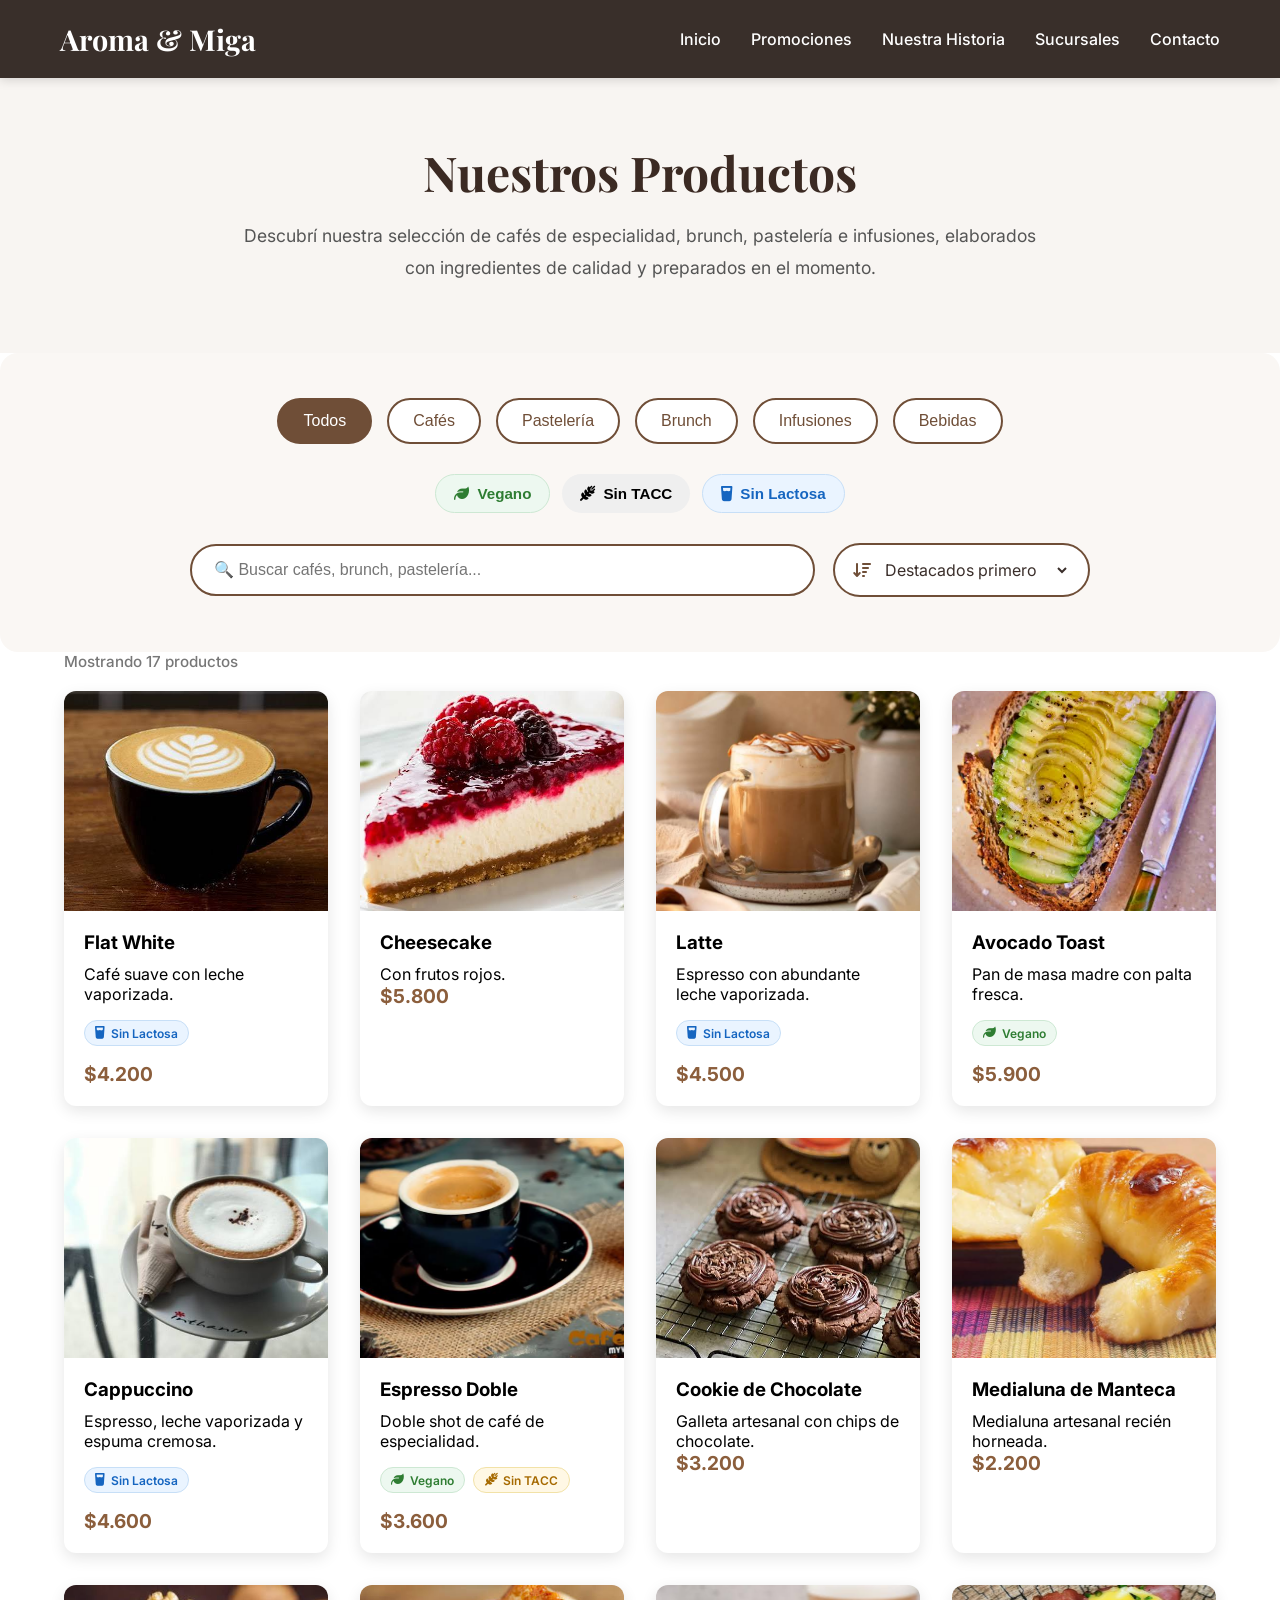
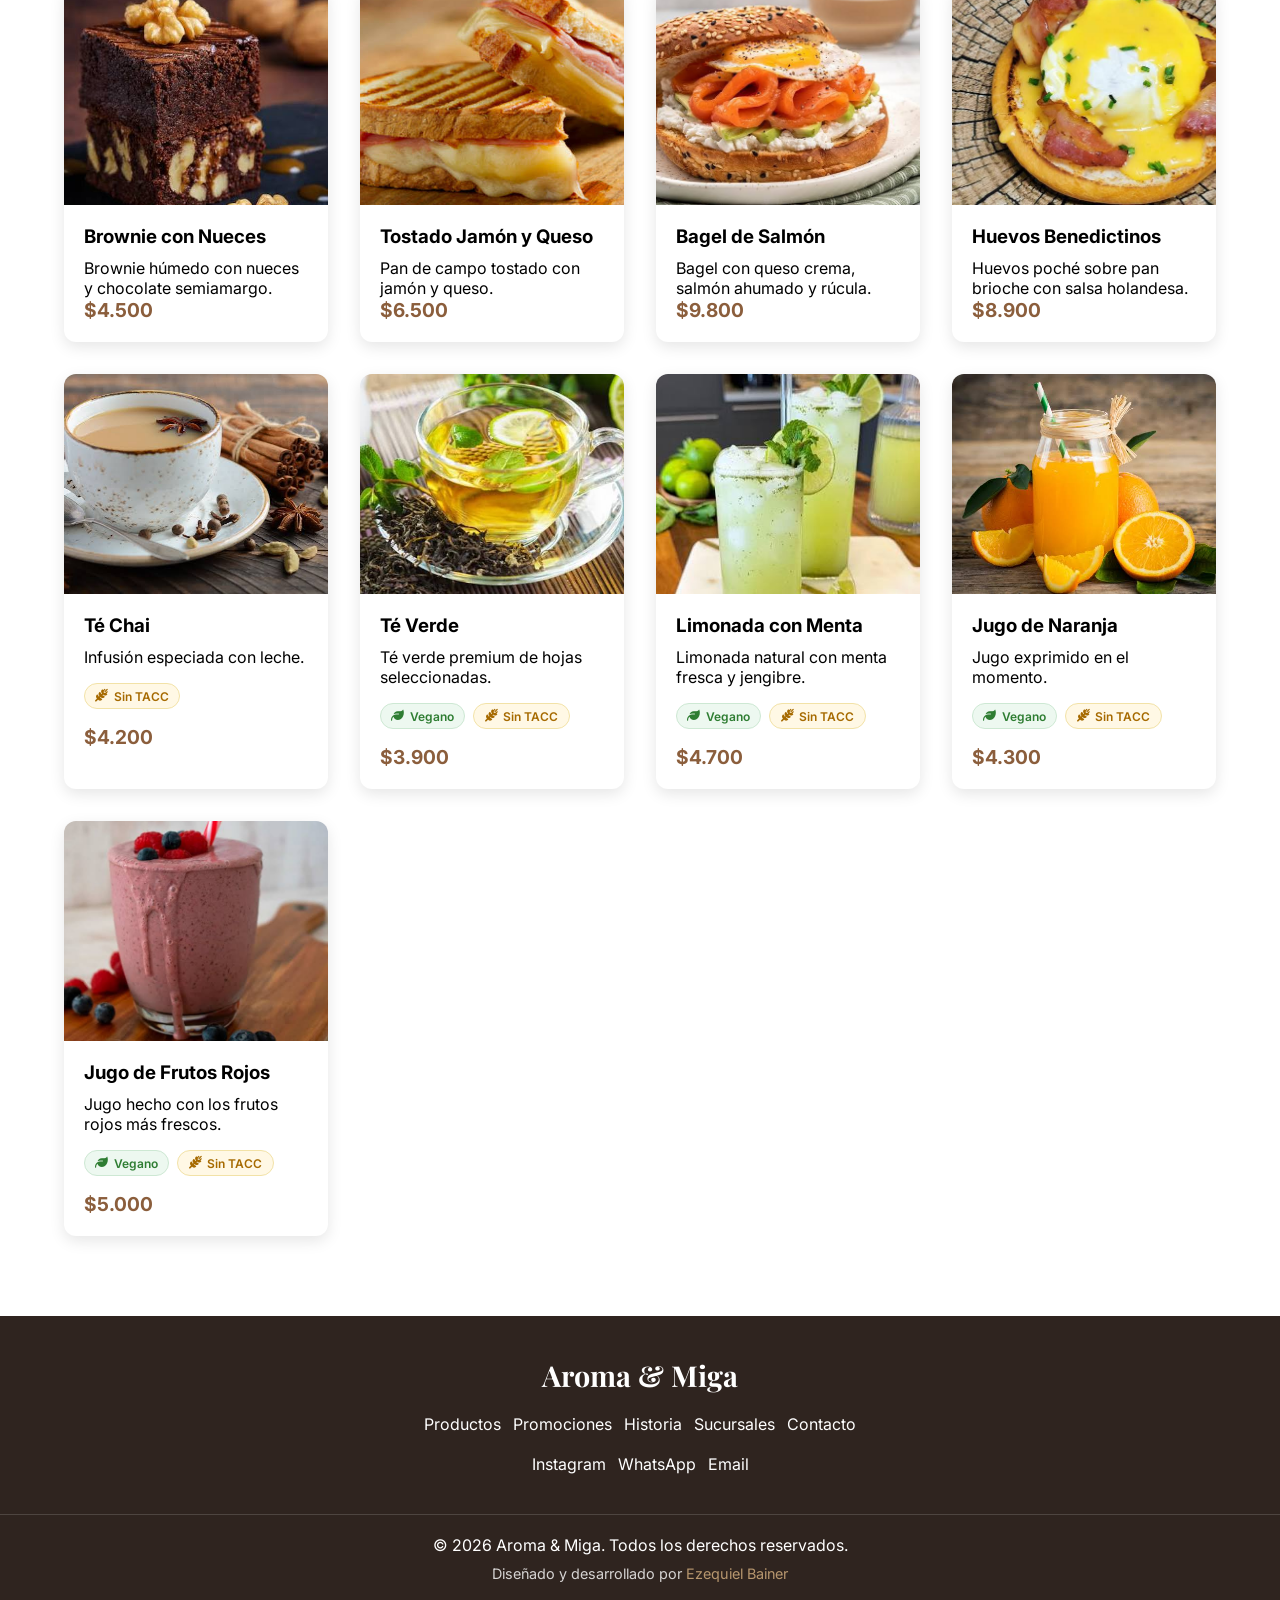
==== productos.html @ ea657b39 "Agregando filtro con las badges" ====
<!DOCTYPE html>
<html lang="es">
<head>
    <meta charset="UTF-8">
    <meta name="viewport" content="width=device-width, initial-scale=1.0">

    <title>Aroma & Miga | Café de Especialidad</title>

    <link rel="stylesheet" href="./css/estilos.css">
    <link rel="stylesheet" href="./css/productos.css">
    <link rel="stylesheet" href="https://cdnjs.cloudflare.com/ajax/libs/font-awesome/6.7.2/css/all.min.css"/>

    <!-- Tipografia  -->
    <link rel="preconnect" href="https://fonts.googleapis.com">
    <link rel="preconnect" href="https://fonts.gstatic.com" crossorigin>

    

    <link href="https://fonts.googleapis.com/css2?family=Playfair+Display:wght@700&family=Inter:wght@300;400;500;600&display=swap" rel="stylesheet">
</head>
<body>

    <header class="scrolled">
        <nav>
            <div class="logo">
                <h2>Aroma & Miga</h2>
            </div>

            <div class="menu-toggle">☰</div>

            <ul class="nav-links">
                <li><a href="index.html">Inicio</a></li>
                <li><a href="index.html#promociones">Promociones</a></li>
                <li><a href="index.html#historia">Nuestra Historia</a></li>
                <li><a href="index.html#sucursales">Sucursales</a></li>
                <li><a href="index.html#contacto">Contacto</a></li>
            </ul>
        </nav>
    </header>

    <main>

        <section class="productos-hero">

            <div class="productos-hero-content">

                <h1>Nuestros Productos</h1>

                <p>
                    Descubrí nuestra selección de cafés de especialidad,
                    brunch, pastelería e infusiones, elaborados con
                    ingredientes de calidad y preparados en el momento.
                </p>

            </div>

        </section>

        <section class="filtros">

            <div class="categorias">

                <button class="categoria-btn active">Todos</button>
                <button class="categoria-btn">Cafés</button>
                <button class="categoria-btn">Pastelería</button>
                <button class="categoria-btn">Brunch</button>
                <button class="categoria-btn">Infusiones</button>
                <button class="categoria-btn">Bebidas</button>

            </div>

            <div class="etiquetas">

                <button
                    class="etiqueta-btn"
                    data-etiqueta="vegano">

                    <i class="fa-solid fa-leaf"></i>

                    Vegano

                </button>

                <button
                    class="etiqueta-btn"
                    data-etiqueta="sinTacc">

                    <i class="fa-solid fa-wheat-awn"></i>

                    Sin TACC

                </button>

                <button
                    class="etiqueta-btn"
                    data-etiqueta="sinLactosa">

                    <i class="fa-solid fa-glass-water"></i>

                    Sin Lactosa

                </button>

            </div>

            <div class="acciones-catalogo">

                <div class="busqueda">

                    <input
                        type="text"
                        id="buscador"
                        placeholder="🔍 Buscar cafés, brunch, pastelería..."
                    >

                </div>

                <div class="ordenar">

                    <i class="fa-solid fa-arrow-down-wide-short"></i>

                    <select id="orden">

                        <option value="destacados">
                            Destacados primero
                        </option>

                        <option value="precio-asc">
                            Precio: menor a mayor
                        </option>

                        <option value="precio-desc">
                            Precio: mayor a menor
                        </option>

                        <option value="nombre-asc">
                            Nombre A-Z
                        </option>

                        <option value="nombre-desc">
                            Nombre Z-A
                        </option>

                    </select>

                </div>

            </div>

        </section>

        <p id="contador-productos"></p>

        <section class="catalogo">

            <div id="productos-container">

            </div>

        </section>

    </main>

    <footer>
        <div class="footer-container">

            <h3>Aroma & Miga</h3>

        <div class="footer-links">

            <a href="productos.html">Productos</a>
            <a href="index.html#promociones">Promociones</a>
            <a href="index.html#historia">Historia</a>
            <a href="index.html#sucursales">Sucursales</a>
            <a href="index.html#contacto">Contacto</a>


        </div>

        <div class="footer-social">

            <a href="https://instagram.com/aromaymiga" target="_blank">
                Instagram
            </a>

            <a href="https://wa.me/541112345678" target="_blank">
                WhatsApp
            </a>

            <a href="mailto:contacto@aromaymiga.com">
                Email
            </a>

        </div>

        </div>

        <div class="footer-bottom">

            <p>
                © 2026 Aroma & Miga. Todos los derechos reservados.
            </p>

            <p class="developer-credit">
                Diseñado y desarrollado por
                <a href="https://nebainer.github.io/PaginaParaPortafolios/" target="_blank">Ezequiel Bainer</a>
            </p>

        </div>

    </footer>

    <div id="modal-producto" class="modal">

        <div class="modal-contenido">

            <button id="modal-cerrar" class="modal-cerrar" aria-label="Cerrar">

                <i class="fa-solid fa-xmark"></i>

            </button>

            <img 
                id="modal-imagen"
                class="modal-imagen"
                src=""
                alt=""
            >

            <div class="modal-info">

                <h2 id="modal-titulo"></h2>

                <p id="modal-descripcion"></p>

                <div id="modal-badges" class="producto-badges"></div>

                <span id="modal-precio"></span>

            </div>

        </div>

    </div>

    <script src="./js/productos.js"></script>
    <script src="./js/badges.js"></script>
    <script src="./js/ui.js"></script>
    <script src="./js/script.js"></script>
</body>
</html>
---- css/estilos.css ----
/* ----------- RESETS -------- */
* {
    margin: 0;
    padding: 0;
    box-sizing: border-box;
}

body {
    font-family: "Inter", sans-serif;
}

/* --------- BOTONES ---------- */
.btn {
    display: inline-block;

    padding: 15px 30px;

    background-color: #D9B382;
    color: #3A2E2A;

    text-decoration: none;
    font-weight: bold;

    border-radius: 8px;

    transition: transform 0.3s ease;
}

.btn:hover {
    transform: translateY(-2px);
}


/* -------------- LOGO ---------- */
.logo h2{
    font-family: "Playfair Display", serif;
}

/* -------------- SCROLL -------------*/
html {
    scroll-behavior: smooth;
}

/* ---------------- NAVBAR ---------------- */

header{

    position:fixed;

    top:0;

    left:0;

    width:100%;

    z-index:1000;

}

header.scrolled {
    background-color: rgba(47, 36, 31, 0.95);
    backdrop-filter: blur(8px);
    box-shadow: 0 2px 10px rgba(0,0,0,0.15);
}

nav {
    display: flex;
    justify-content: space-between;
    align-items: center;

    padding: 20px 60px;
}

.logo h2 {
    color: white;
    font-size: 1.8rem;
}

nav ul {
    display: flex;
    list-style: none;
    gap: 30px;
}

nav a {
    text-decoration: none;
    color: white;
    font-weight: 500;

    transition: 0.3s;
}

nav a:hover {
    color: #D9B382;
}


/* ---------------- MENU HAMBURGUESA ----------------------*/
.menu-toggle {
    display: none;

    font-size: 2rem;
    color: white;

    cursor: pointer;

    z-index: 1001;
}

/* ---------------- PRODUCTOS ---------------- */

#productos {
    padding: 80px 10%;
    background-color: #F5F1EA;
}

#productos h2 {
    text-align: center;
    margin-bottom: 50px;
    font-size: 2.5rem;
}

.cards-container {
    display: flex;
    justify-content: center;
    gap: 30px;
    flex-wrap: wrap;
}

.card {
    display:flex;

    flex-direction:column;

    background-color: white;

    border-radius: 12px;

    overflow: hidden;

    box-shadow: 0 5px 15px rgba(0,0,0,0.1);

    transition:
        transform .3s ease,
        box-shadow .3s ease;
    
    cursor:pointer;
}

.card:hover {
    transform: translateY(-5px);
    box-shadow:0 12px 30px rgba(0,0,0,.15);
}

.card:hover img {
    transform: scale(1.05);
}

.card img {
    width: 100%;
    height: 220px;
    transition: transform 0.4s ease;
    object-fit: cover;
}

.card-content {
    padding: 20px;
}

.card h3 {
    margin-bottom: 10px;
}

/* --------- BADGES ---------- */
.producto-badges{

    display:flex;

    flex-wrap:wrap;

    gap:.5rem;

    margin-top:.8rem;

}

.badge{

    display:inline-flex;

    align-items:center;

    gap:.35rem;

    padding:.28rem .65rem;

    border-radius:999px;

    font-size:.75rem;

    font-weight:600;

    user-select:none;

    transition:
        transform .2s ease,
        box-shadow .2s ease;

}

.badge:hover{

    transform:translateY(-2px);

}

.badge-vegano{

    background:#EDF8F0;
    border:1px solid #CDE8D3;
    color:#2E7D32;

}

.badge-sintacc{

    background:#FFF8E5;
    border:1px solid #F2E2A7;
    color:#A66A00;

}

.badge-sinlactosa{

    background:#EAF4FF;
    border:1px solid #C7DFF7;
    color:#1565C0;

}

.badge i{

    font-size:.8rem;

}

.producto-badges{
    margin: 1rem 0;
}


/* ---------------- FOOTER ---------------- */

footer {
    background-color: #2F241F;
    color: white;
}

.footer-container {
    padding: 40px 10%;

    display: flex;
    flex-direction: column;
    align-items: center;

    gap: 20px;

    text-align: center;
}

.footer-container h3 {
    font-size: 1.8rem;
    font-family: "Playfair Display", serif;
}

.footer-links,
.footer-social {
    display: flex;
    flex-wrap: wrap;
    justify-content: center;
    gap: 18px;
}

.footer-links a,
.footer-social a {
    color: white;
    text-decoration: none;

    transition: color 0.3s ease;
}

.footer-links a:hover,
.footer-social a:hover {
    color: #D9B382;
}

.footer-bottom {
    border-top: 1px solid rgba(255,255,255,0.15);

    padding: 20px;

    text-align: center;
}

.developer-credit {
    margin-top: 10px;

    font-size: 0.9rem;

    opacity: 0.8;
}

.developer-credit a {
    color: #D9B382;
    text-decoration: none;
    border-bottom: 1px solid transparent;
    transition: all 0.3s ease;
}

.developer-credit a:hover {
    border-bottom: 1px solid #D9B382;
}

/* --------------- ANIMACIONES --------------------- */
.reveal {
    opacity: 0;
    transform: translateY(40px);
    transition: all 0.8s ease;
}

.reveal.active {
    opacity: 1;
    transform: translateY(0);
}

/*------------- MODAL ------------*/
.modal{

    position:fixed;

    inset:0;

    display:flex;

    justify-content:center;

    align-items:center;

    background:rgba(0,0,0,.6);

    opacity:0;

    visibility:hidden;

    transition:
        opacity .25s ease,
        visibility .25s ease;

    z-index:2000;

    padding:2rem;

}

.modal.abierto{

    opacity:1;

    visibility:visible;

}

.modal-contenido{

    display: block;

    position:relative;

    background:white;

    width:min(700px,90vw);

    border-radius:20px;

    overflow:hidden;

    box-shadow:
        0 15px 50px rgba(0,0,0,.25);
    
    transform:scale(.95);

    transition:
        transform .25s ease,
        opacity .25s ease;

    max-height:90vh;

    overflow-y:auto;

}

.modal.abierto .modal-contenido{

    transform:scale(1);

}

.modal-imagen{

    width:100%;

    aspect-ratio:16/9;

    object-fit:cover;

    display:block;

    transition:opacity .2s ease;

}

.modal-info{

    padding:2rem;

}

.modal-info h2{

    margin-bottom:.8rem;

}

.modal-info p{

    margin-bottom:1rem;

    color:#555;

    line-height:1.6;

}

#modal-precio{

    display:block;

    margin-top:1.8rem;

    padding-top:1rem;

    border-top:1px solid #EEE;

    font-size:1.7rem;

    font-weight:700;

    color:#8B5A2B;

}

.modal-cerrar{

    position:absolute;

    top:16px;

    right:16px;

    width:42px;

    height:42px;

    border:none;

    border-radius:50%;

    background:white;

    cursor:pointer;

    font-size:1.2rem;

    box-shadow:
        0 3px 10px rgba(0,0,0,.15);
    
    outline: none;

    transition:
        transform .2s ease,
        background-color .2s ease,
        box-shadow .2s ease,
        color .2s ease;


}

.modal-cerrar:hover{

    background:#F5E9D8;

    transform:scale(1.08);

}

.modal-cerrar:active{

    background:#D9B382;

    color:#3A2E2A;

    transform:scale(.95);

}

.modal-cerrar:focus-visible{

    outline:none;

    box-shadow:
        0 0 0 3px rgba(217,179,130,.35);

}

/* ---------------- MOVILES ---------------- */

@media (max-width: 768px) {

    /* NAV */

    nav{

            padding:20px;

            display:flex;

            justify-content:space-between;

            align-items:center;

        }

        .menu-toggle{

            display:block;

            font-size:2rem;

            cursor:pointer;

            z-index:1001;

        }

        .nav-links{

            position:fixed;

            top:72px;

            left:0;

            width:100%;

            display:flex;

            flex-direction:column;

            align-items:center;

            gap:20px;

            background-color: rgba(47, 36, 31, 0.95);

            backdrop-filter: blur(8px);

            max-height:0;

            overflow:hidden;

            padding:0;

            transition:max-height .35s ease,padding .35s ease;

            z-index:999;

        }

        .nav-links.active{

            max-height:500px;

            padding:25px 0;

        }

    }


    /* BOTONES */

    .btn {
        padding: 12px 24px;
    }

    /* FOOTER */

    .footer-links,
    .footer-social {
        display: flex;
        flex-wrap: wrap;
        justify-content: center;
        gap: 12px;
    }

     .card {
        width: 100%;
        max-width: 450px;
    }

    /* PROMOS */

    .promo-card {
        flex-direction: column;
    }

    .promo-card img {
        width: 100%;
        height: 250px;
    }





/* ---------------- CELULARES CHICOS ---------------- */

@media (max-width: 480px) {

    .logo h2 {
        font-size: 1.5rem;
    }

    nav ul {
        gap: 10px;
    }

    nav a {
        font-size: 0.85rem;
    }

    #hero {
        padding-top: 60px;
        min-height: 600px;
    }

    .hero-content h1 {
        font-size: 1.7rem;
    }

    .hero-content p {
        font-size: 0.95rem;
    }

    #productos h2,
    #promociones h2,
    #contacto h2,
    #sucursales h2,
    .historia-content h2 {
        font-size: 2rem;
    }

    .promo-content {
        padding: 20px;
    }

    .footer-links,
    .footer-social {
        flex-direction: row;
        flex-wrap: wrap;
        justify-content: center;
        gap: 10px;
    }

    .footer-links a,
    .footer-social a{

        font-size:.95rem;

    }

    .footer-container {
        gap: 12px;
        padding: 25px 20px;
    }

    .footer-container h3 {
        font-size: 1.5rem;
    }
}

/* ---------------- TABLETS ---------------- */

@media (max-width: 1024px) {

    nav {
        padding: 20px 30px;
    }

    nav ul {
        gap: 20px;
    }

    
    .card {
        width: 300px;
    }

}
---- css/productos.css ----
/* --------------- PAGINA PRODUCTOS -------------- */

/* PRODUCTOS-HERO */
.productos-hero{
    padding: 140px 20px 70px;
    text-align: center;
    background-color: #f8f5f2;
}

.productos-hero-content{
    max-width: 800px;
    margin: 0 auto;
}

.productos-hero h1{
    font-family: "Playfair Display", serif;
    font-size: 3rem;
    color: #3b2a23;
    margin-bottom: 1rem;
}

.productos-hero p{
    font-size: 1.1rem;
    line-height: 1.8;
    color: #555;
}
/* FILTROS DE PRODUCTOS*/

.filtros{

    display:flex;
    flex-direction:column;
    align-items:center;

    gap:30px;

    padding:45px 20px 55px;

    background:#faf7f4;

    border-radius:18px;

}

.categorias{

    display:flex;
    justify-content:center;
    flex-wrap:wrap;

    gap:15px;

}

/*BOTONES DE PRODUCTOS*/
.categoria-btn{

    padding:12px 24px;

    border:2px solid #6f4e37;

    background:white;

    color:#6f4e37;

    border-radius:30px;

    cursor:pointer;

    transition:.3s;

    font-size:1rem;

}

/*EFECTOS DE BOTONES PRODUCTOS */
.categoria-btn:hover{

    background:#6f4e37;

    color:white;

}

.categoria-btn.active{

    background:#6f4e37;

    color:white;

}

/*ETIQUETAS */
.etiquetas{

    display:flex;

    justify-content:center;

    flex-wrap:wrap;

    gap:12px;

}

.etiqueta-btn{

    display:flex;

    align-items:center;

    gap:8px;

    padding:10px 18px;

    border:none;

    border-radius:999px;

    cursor:pointer;

    font-size:.95rem;

    font-weight:600;

    transition:
        transform .2s ease,
        box-shadow .2s ease,
        opacity .2s ease;

}

.etiqueta-btn:hover{

    transform:translateY(-2px);

    box-shadow:0 5px 15px rgba(0,0,0,.08);

}

.etiqueta-btn[data-etiqueta="vegano"]{

    background:#EDF8F0;

    color:#2E7D32;

    border:1px solid #CDE8D3;

}

.etiqueta-btn[data-etiqueta="sinLactosa"]{

    background:#EAF4FF;

    color:#1565C0;

    border:1px solid #C7DFF7;

}

.etiqueta-btn[data-etiqueta="vegano"].active{

    background:#2E7D32;

    color:white;

}

.etiqueta-btn[data-etiqueta="sinTacc"].active{

    background:#C58B00;

    color:white;

}

.etiqueta-btn[data-etiqueta="sinLactosa"].active{

    background:#1565C0;

    color:white;

}

.etiqueta-btn.active{

    transform:translateY(-2px);

    box-shadow:0 6px 16px rgba(0,0,0,.12);

}

.etiqueta-btn.active{

    filter:saturate(1.2);

}

.etiqueta-btn.active::after{

    content:"✓";

    font-weight:bold;

    margin-left:4px;

    border-width: 2px;

}

/* ACCIONES DEL CATÁLOGO */

.acciones-catalogo{

    display:flex;

    align-items:center;

    justify-content:center;

    gap:18px;

    width:100%;

    max-width:900px;

}

/*BARRA DE BUSQUEDA*/
.busqueda{

    flex:1;

}

#buscador{

    width:100%;

    padding:15px 22px;

    font-size:1rem;

    border-radius:30px;

    border:2px solid #6f4e37;

    background:white;

    transition:.3s;

}

#buscador:focus{

    outline:none;

    box-shadow:0 0 15px rgba(111,78,55,.15);

}

/*SECCION PARA ORDENAR LOS PRODUCTOS*/
.ordenar{

    display:flex;

    align-items:center;

    gap:10px;

    padding:0 18px;

    height:54px;

    border:2px solid #6F4E37;

    border-radius:30px;

    background:white;

    flex-shrink:0;

}

.ordenar i{

    color:#6F4E37;

    font-size:1rem;

}

#orden{

    border:none;

    background:transparent;

    outline:none;

    font:inherit;

    color:#3A2E2A;

    cursor:pointer;

}

.ordenar:hover{

    box-shadow:0 0 15px rgba(111,78,55,.12);

}

.ordenar:focus-within{

    box-shadow:0 0 15px rgba(111,78,55,.18);

}

/*CONTADOR DE PRODUCTOS*/
#contador-productos{

    display:none;

    width:min(1200px,90%);

    margin:0 auto 20px;

    color:#777;

    font-size:.95rem;

    font-weight:500;

}

#contador-productos.visible{

    display:block;

}

/*ESTADO VACIO*/
.estado-vacio{

    grid-column:1/-1;

    text-align:center;

    padding:80px 20px;

}

.estado-vacio h3{

    margin:20px 0 10px;

    font-family:"Playfair Display", serif;

    color:var(--color-primario);

}

.estado-vacio p{

    color:#777;

    line-height:1.7;

}

/*CATALOGO PRODUCTOS*/
.catalogo{

    width:min(1200px,90%);
    margin:20px auto 80px;

}

#productos-container{

    display:grid;

    grid-template-columns:repeat(auto-fill,minmax(260px,1fr));

    justify-content:center;

    gap:2rem;

    opacity: 1;
    transform: translateY(0);

    transition:
        opacity .25s ease,
        transform .25s ease;

}

#productos-container.oculto {
    opacity: 0;
    transform: translateY(10px);
}

#productos-container .card{
    width: 100%;
}

.precio{
    font-size: 1.2rem;
    font-weight: bold;
    color: #8B5E3C;
}

/* ------ Celulares ----- */
@media (max-width: 480px){

    .productos-hero{
        padding: 110px 20px 45px;
    }

    .productos-hero h1{
        font-size: 2.2rem;
        line-height: 1.2;
    }

    .productos-hero p{
        font-size: .95rem;
        line-height: 1.6;
    }

    .card img{

        height:180px;

    }

    .categoria-btn{

        padding:10px 20px;

        font-size:.95rem;

    }

}

@media (max-width: 768px){
    .acciones-catalogo{

        flex-direction:column;

        align-items:stretch;

    }

    .ordenar{

        justify-content:center;

    }
}
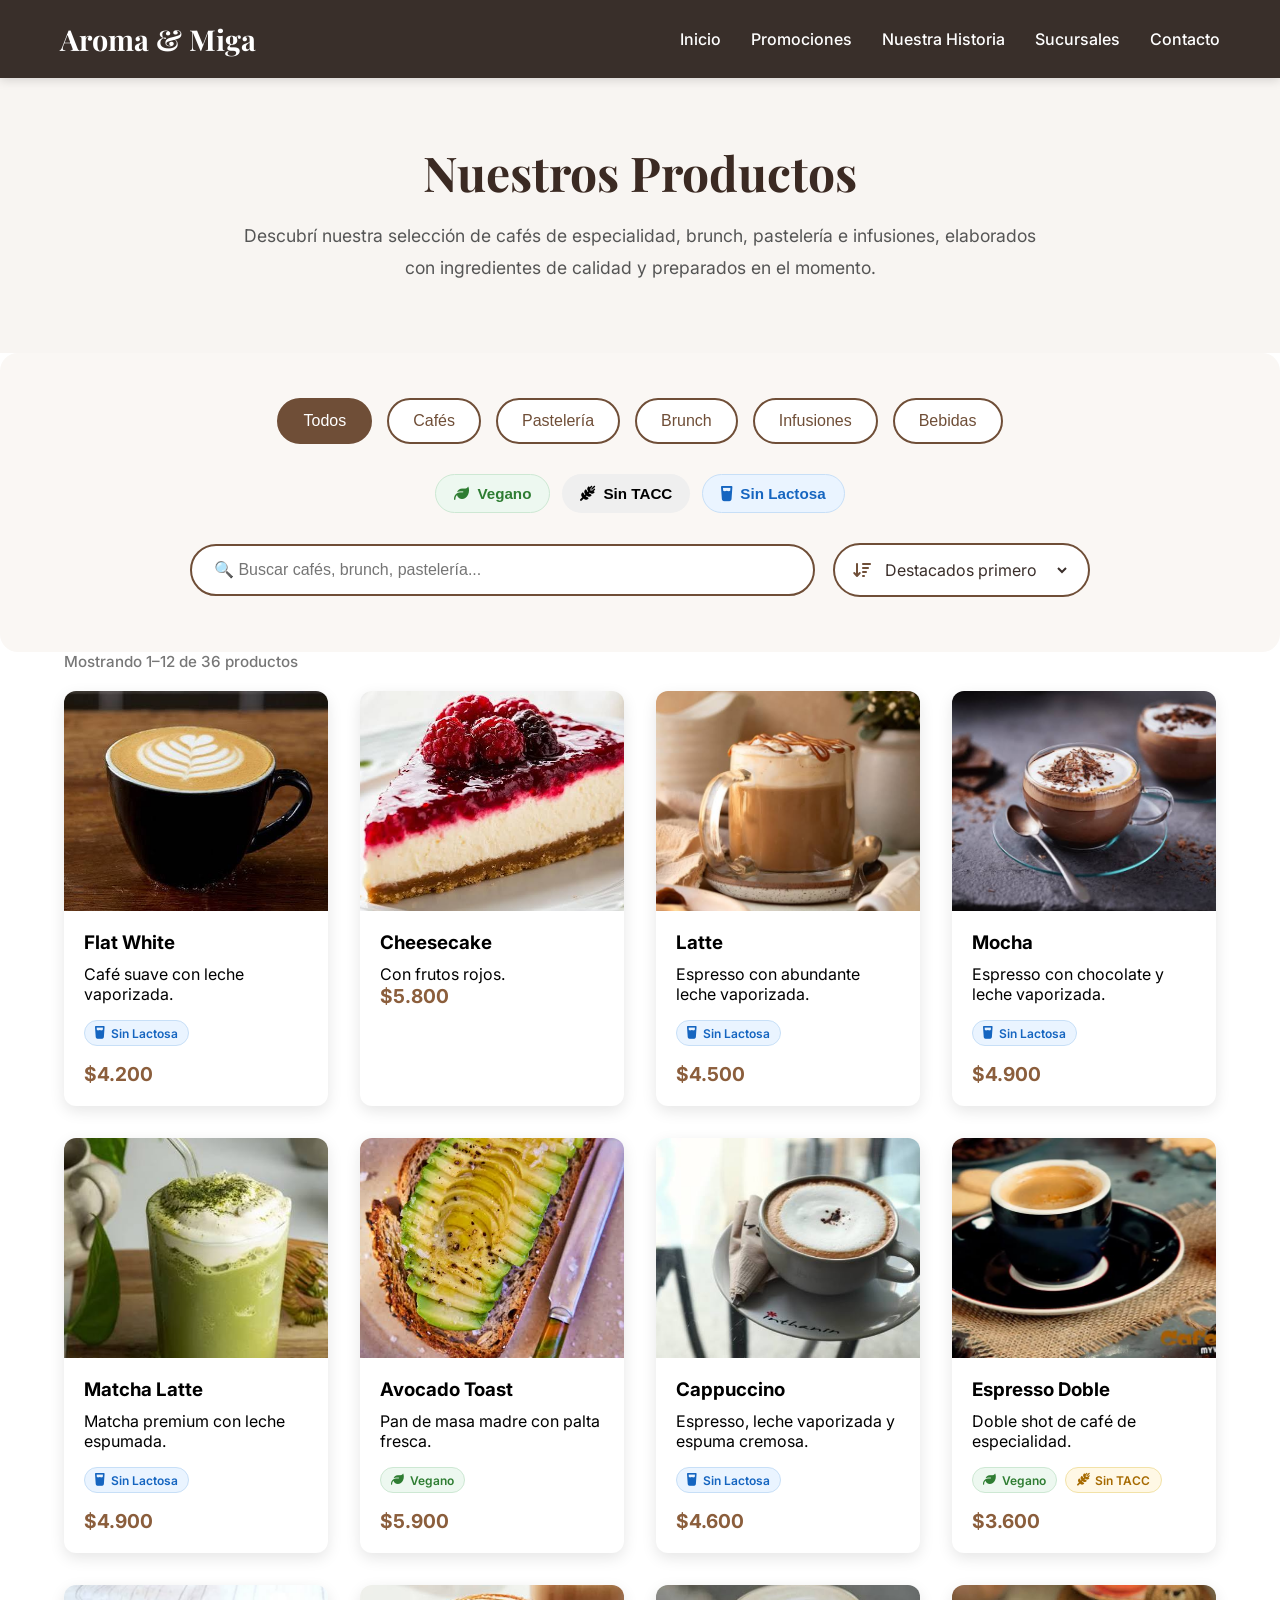
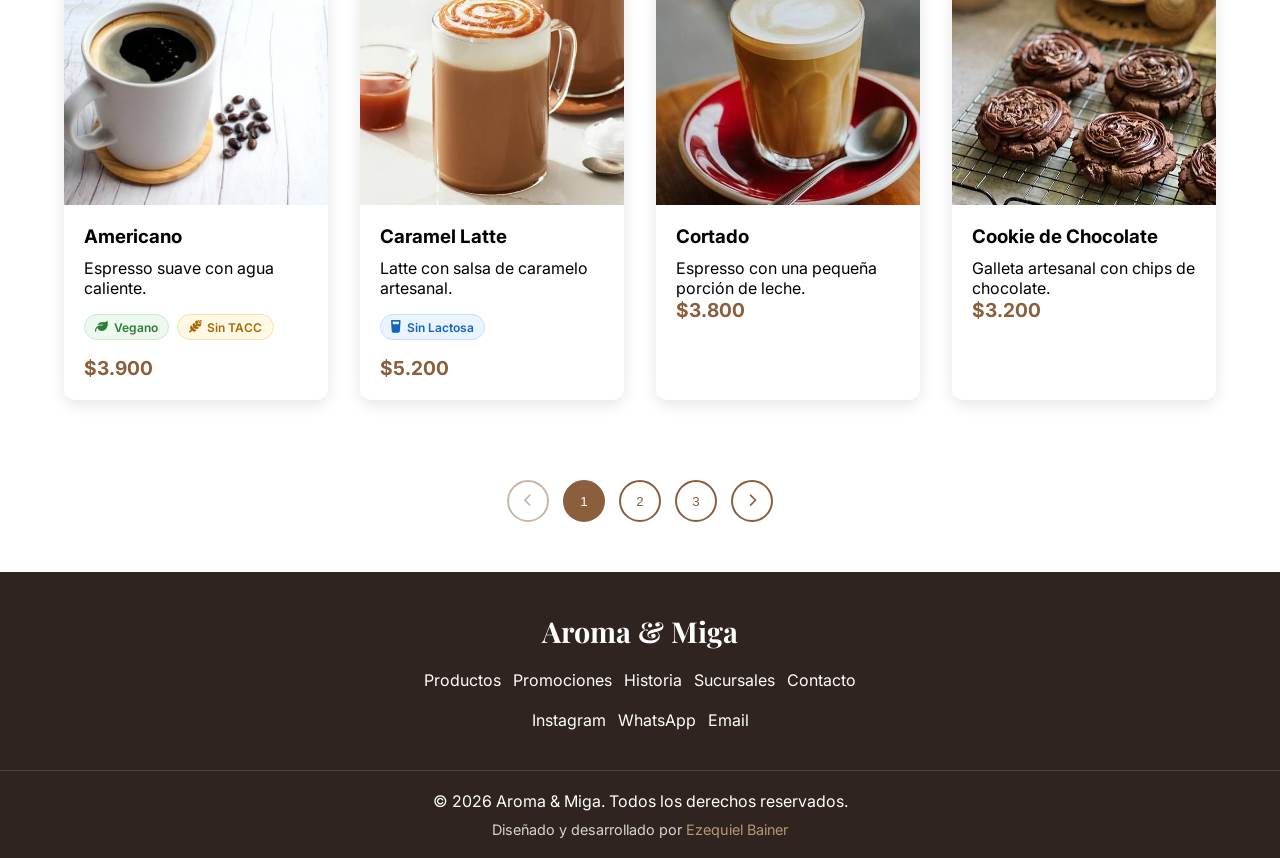
==== commit dcbc28b0: "Agregando paginacion al sitio" ====
--- a/productos.html
+++ b/productos.html
@@ -149,7 +149,17 @@
 
         </section>
 
-        <p id="contador-productos"></p>
+        <div class="barra-catalogo">
+
+            <p id="contador-productos"></p>
+
+            <button id="limpiar-filtros">
+
+                Limpiar filtros
+
+            </button>
+
+        </div>
 
         <section class="catalogo">
 
@@ -158,6 +168,8 @@
             </div>
 
         </section>
+        
+        <div id="paginacion"></div>
 
     </main>
 
--- a/css/productos.css
+++ b/css/productos.css
@@ -319,14 +319,24 @@
 }
 
 /*CONTADOR DE PRODUCTOS*/
+.barra-catalogo{
+
+    width:min(1200px,90%);
+
+    margin:0 auto 20px;
+
+    display:flex;
+
+    justify-content:space-between;
+
+    align-items:center;
+
+}
+
 #contador-productos{
 
     display:none;
 
-    width:min(1200px,90%);
-
-    margin:0 auto 20px;
-
     color:#777;
 
     font-size:.95rem;
@@ -341,6 +351,41 @@
 
 }
 
+#limpiar-filtros{
+
+    display:none;
+
+    padding:8px 16px;
+
+    border:1px solid #8B5E3C;
+
+    border-radius:999px;
+
+    background:white;
+
+    color:#8B5E3C;
+
+    font-weight:600;
+
+    cursor:pointer;
+
+    transition:.25s;
+
+}
+
+#limpiar-filtros.visible{
+
+    display:block;
+
+}
+
+#limpiar-filtros:hover{
+
+    background:#8B5E3C;
+
+    color:white;
+
+}
 /*ESTADO VACIO*/
 .estado-vacio{
 
@@ -412,6 +457,84 @@
     color: #8B5E3C;
 }
 
+/*-----------PAGINAS-----------*/
+#paginacion{
+
+    display:flex;
+
+    justify-content:center;
+
+    gap:14px;
+
+    margin:50px 0;
+
+}
+
+#paginacion button{
+
+    width:42px;
+
+    height:42px;
+
+    border:none;
+
+    border-radius:50%;
+
+    background:white;
+
+    border:2px solid #8B5E3C;
+
+    color:#8B5E3C;
+
+    cursor:pointer;
+
+    transition:.25s;
+
+    display:flex;
+
+    justify-content:center;
+
+    align-items:center;
+
+    transition:
+        background .25s,
+        color .25s,
+        transform .2s,
+        box-shadow .2s;
+
+}
+
+#paginacion button:hover:not(:disabled){
+
+    background:#8B5E3C;
+
+    color:white;
+
+    transform:translateY(-2px);
+
+    box-shadow:0 6px 16px rgba(0,0,0,.15);
+
+}
+
+#paginacion button.active{
+
+    background:#8B5E3C;
+
+    color:white;
+
+}
+
+
+#paginacion button:disabled{
+
+    opacity:.45;
+
+    cursor:not-allowed;
+
+    transform:none;
+
+}
+
 /* ------ Celulares ----- */
 @media (max-width: 480px){
 
@@ -459,4 +582,12 @@
         justify-content:center;
 
     }
+
+    .barra-catalogo{
+
+        flex-direction:column;
+
+        gap:12px;
+
+    }
 }
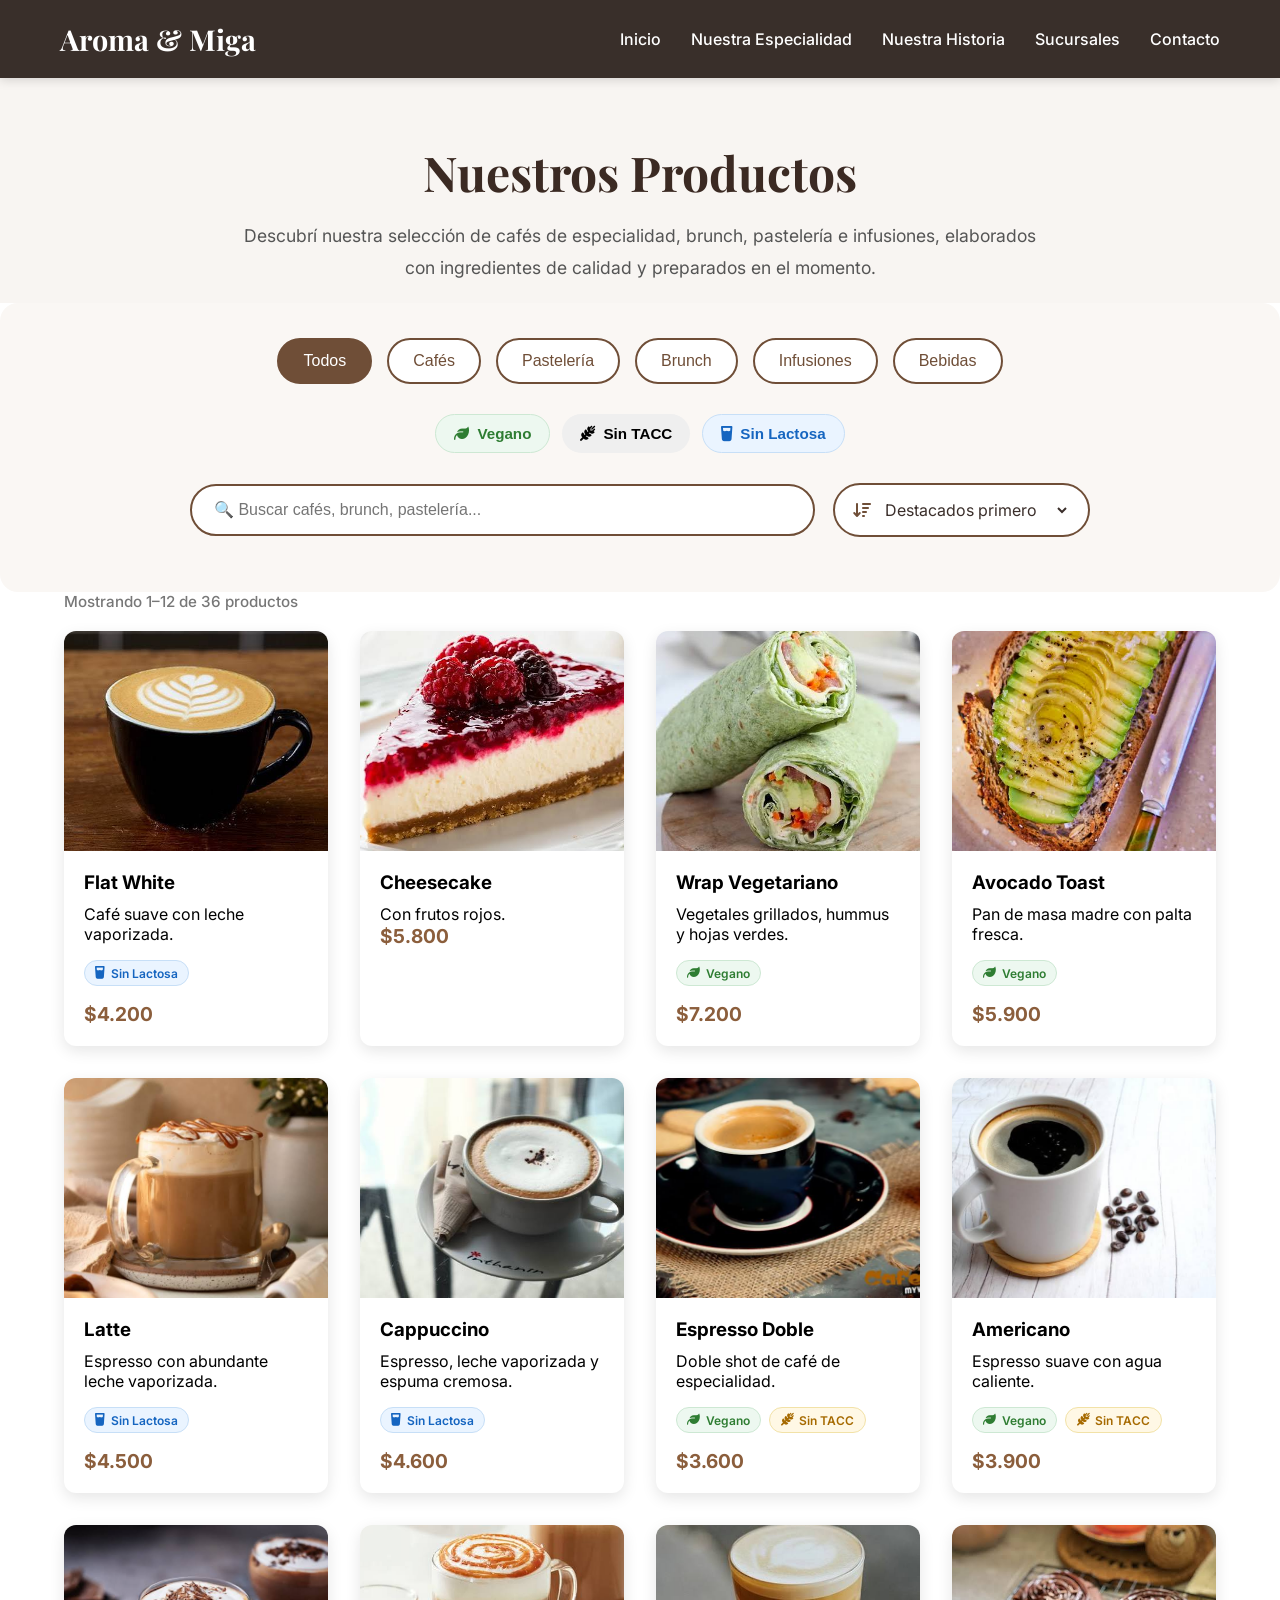
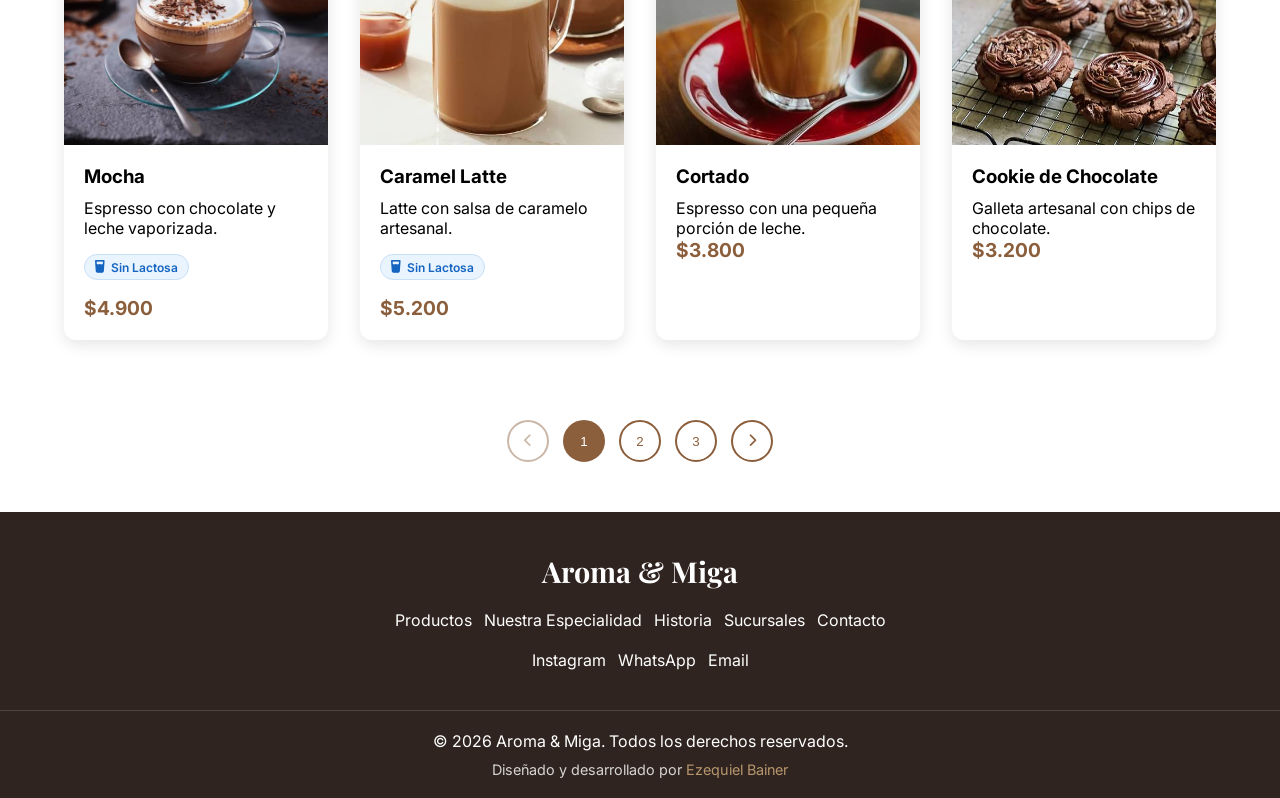
==== commit 5f98a313: "Cambiando seccion de productos destacados por nuestra especialidad" ====
--- a/productos.html
+++ b/productos.html
@@ -30,7 +30,7 @@
 
             <ul class="nav-links">
                 <li><a href="index.html">Inicio</a></li>
-                <li><a href="index.html#promociones">Promociones</a></li>
+                <li><a href="index.html#especialidad">Nuestra Especialidad</a></li>
                 <li><a href="index.html#historia">Nuestra Historia</a></li>
                 <li><a href="index.html#sucursales">Sucursales</a></li>
                 <li><a href="index.html#contacto">Contacto</a></li>
@@ -168,7 +168,7 @@
             </div>
 
         </section>
-        
+
         <div id="paginacion"></div>
 
     </main>
@@ -181,7 +181,7 @@
         <div class="footer-links">
 
             <a href="productos.html">Productos</a>
-            <a href="index.html#promociones">Promociones</a>
+            <a href="index.html#especialidad">Nuestra Especialidad</a>
             <a href="index.html#historia">Historia</a>
             <a href="index.html#sucursales">Sucursales</a>
             <a href="index.html#contacto">Contacto</a>
@@ -221,6 +221,15 @@
         </div>
 
     </footer>
+
+    <a href="https://wa.me/5491136028457?text=Hola,%20quisiera%20hacer%20una%20consulta."
+    class="whatsapp-float"
+    target="_blank"
+    aria-label="Contactar por WhatsApp">
+
+        <i class="fa-brands fa-whatsapp"></i>
+
+    </a>
 
     <div id="modal-producto" class="modal">
 
--- a/css/estilos.css
+++ b/css/estilos.css
@@ -522,6 +522,76 @@
 
 }
 
+/* WPP ICONO */
+.whatsapp-float{
+
+    opacity:0;
+
+    visibility:hidden;
+
+    transform:translateY(20px);
+
+    position:fixed;
+
+    right:35px;
+
+    bottom:35px;
+
+    width:64px;
+
+    height:64px;
+
+    border-radius:50%;
+
+    background:#25D366;
+
+    color:white;
+
+    display:flex;
+
+    justify-content:center;
+
+    align-items:center;
+
+    font-size:2rem;
+
+    text-decoration:none;
+
+    box-shadow:0 10px 28px rgba(37,211,102,.35);
+
+    transition:
+        opacity .3s,
+        transform .3s,
+        visibility .3s;
+
+    z-index:999;
+
+}
+
+.whatsapp-float.visible{
+
+    opacity:1;
+
+    visibility:visible;
+
+    transform:translateY(0);
+
+}
+
+.whatsapp-float:hover{
+
+    transform:translateY(-4px) scale(1.08);
+
+    box-shadow:0 12px 30px rgba(0,0,0,.3);
+
+}
+
+.whatsapp-float:active{
+
+    transform:scale(.95);
+
+}
+
 /* ---------------- MOVILES ---------------- */
 
 @media (max-width: 768px) {
@@ -618,15 +688,19 @@
         max-width: 450px;
     }
 
-    /* PROMOS */
-
-    .promo-card {
-        flex-direction: column;
-    }
-
-    .promo-card img {
-        width: 100%;
-        height: 250px;
+    /* WPP */
+    .whatsapp-float{
+
+        width:56px;
+
+        height:56px;
+
+        font-size:1.8rem;
+
+        right:18px;
+
+        bottom:18px;
+
     }
 
 
@@ -663,15 +737,11 @@
     }
 
     #productos h2,
-    #promociones h2,
+    #especialidad h2,
     #contacto h2,
     #sucursales h2,
     .historia-content h2 {
         font-size: 2rem;
-    }
-
-    .promo-content {
-        padding: 20px;
     }
 
     .footer-links,
--- a/css/productos.css
+++ b/css/productos.css
@@ -2,7 +2,7 @@
 
 /* PRODUCTOS-HERO */
 .productos-hero{
-    padding: 140px 20px 70px;
+    padding: 140px 20px 20px;
     text-align: center;
     background-color: #f8f5f2;
 }
@@ -34,7 +34,7 @@
 
     gap:30px;
 
-    padding:45px 20px 55px;
+    padding:35px 20px 55px;
 
     background:#faf7f4;
 
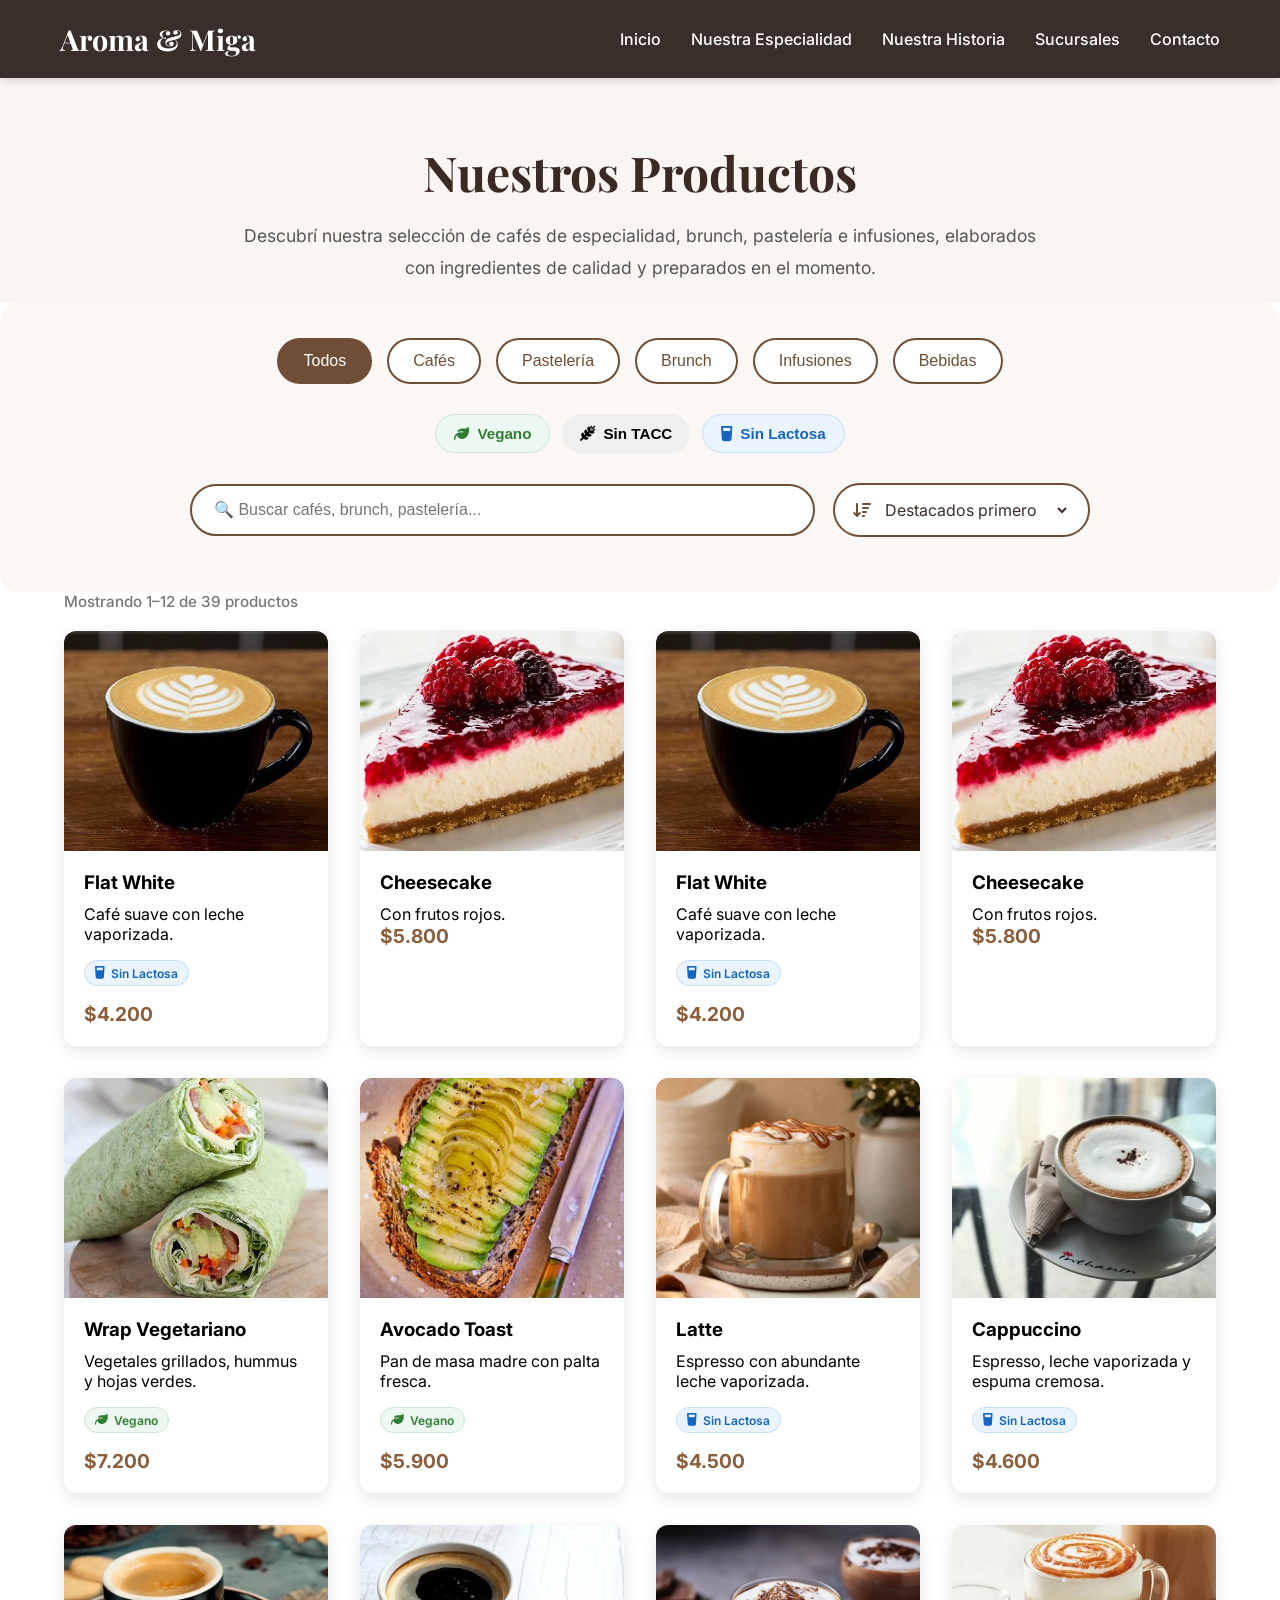
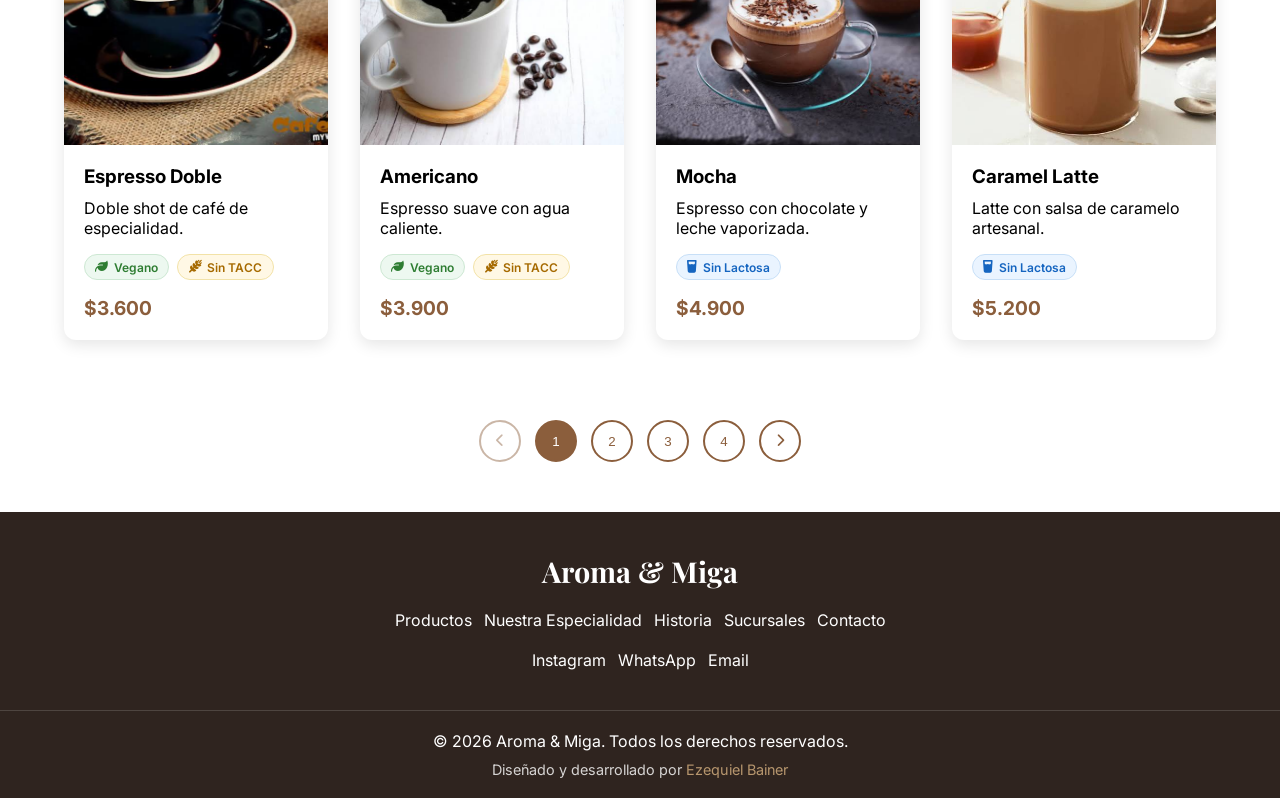
==== commit 2e729612: "Realizando modificaciones al modal" ====
--- a/productos.html
+++ b/productos.html
@@ -233,36 +233,129 @@
 
     <div id="modal-producto" class="modal">
 
-        <div class="modal-contenido">
-
-            <button id="modal-cerrar" class="modal-cerrar" aria-label="Cerrar">
-
-                <i class="fa-solid fa-xmark"></i>
-
-            </button>
-
-            <img 
-                id="modal-imagen"
-                class="modal-imagen"
-                src=""
-                alt=""
-            >
-
-            <div class="modal-info">
-
-                <h2 id="modal-titulo"></h2>
-
-                <p id="modal-descripcion"></p>
-
-                <div id="modal-badges" class="producto-badges"></div>
-
-                <span id="modal-precio"></span>
-
-            </div>
-
-        </div>
-
-    </div>
+            <div class="modal-contenido">
+
+                <button
+                    id="modal-cerrar"
+                    class="modal-cerrar"
+                    aria-label="Cerrar"
+                >
+                    <i class="fa-solid fa-xmark"></i>
+                </button>
+
+                <img
+                    id="modal-imagen"
+                    class="modal-imagen"
+                    src=""
+                    alt=""
+                >
+
+                <div class="modal-info">
+
+                    <header class="modal-header">
+
+                        <span
+                            id="modal-categoria"
+                            class="modal-categoria"
+                        ></span>
+
+                        <h2
+                            id="modal-titulo"
+                            class="modal-titulo"
+                        ></h2>
+
+                        <div
+                            id="modal-badges"
+                            class="producto-badges"
+                        ></div>
+
+                    </header>
+
+                    <section class="modal-seccion">
+
+                        <p
+                            id="modal-descripcion"
+                            class="modal-descripcion"
+                        ></p>
+
+                    </section>
+
+                    <section class="modal-seccion">
+
+                        <h3 class="modal-subtitulo">
+
+                            <i class="fa-solid fa-seedling"></i>
+
+                            Elaborado con
+
+                        </h3>
+
+                        <ul
+                            id="modal-ingredientes"
+                            class="modal-lista"
+                        ></ul>
+
+                    </section>
+
+                    <section class="modal-seccion">
+
+                        <h3 class="modal-subtitulo">
+
+                            <i class="fa-regular fa-heart"></i>
+
+                            Nuestra recomendación
+
+                        </h3>
+
+                        <p
+                            id="modal-recomendacion"
+                            class="modal-recomendacion"
+                        ></p>
+
+                    </section>
+
+                    <footer class="modal-footer">
+
+                        <span
+                            id="modal-precio"
+                            class="modal-precio"
+                        ></span>
+
+                        <div class="modal-caracteristicas">
+
+                            <div class="modal-caracteristica">
+
+                                <i class="fa-solid fa-mug-hot"></i>
+
+                                <span>Preparado al momento</span>
+
+                            </div>
+
+                            <div class="modal-caracteristica">
+
+                                <i class="fa-solid fa-leaf"></i>
+
+                                <span>Ingredientes seleccionados</span>
+
+                            </div>
+
+                            <div class="modal-caracteristica">
+
+                                <i class="fa-solid fa-store"></i>
+
+                                <span>Disponible en nuestras sucursales</span>
+
+                            </div>
+
+                        </div>
+
+                    </footer>
+
+                </div>
+
+            </div>
+
+        </div>
 
     <script src="./js/productos.js"></script>
     <script src="./js/badges.js"></script>
--- a/css/estilos.css
+++ b/css/estilos.css
@@ -334,191 +334,319 @@
 }
 
 /*------------- MODAL ------------*/
+
 .modal{
 
-    position:fixed;
-
-    inset:0;
-
-    display:flex;
-
-    justify-content:center;
-
-    align-items:center;
-
-    background:rgba(0,0,0,.6);
-
-    opacity:0;
-
-    visibility:hidden;
-
-    transition:
-        opacity .25s ease,
-        visibility .25s ease;
-
-    z-index:2000;
-
-    padding:2rem;
+    position: fixed;
+    inset: 0;
+
+    display: flex;
+    justify-content: center;
+    align-items: center;
+
+    padding: 2rem;
+
+    background: rgba(0,0,0,.65);
+
+    opacity: 0;
+    visibility: hidden;
+
+    transition: .25s ease;
+
+    z-index: 2000;
 
 }
 
 .modal.abierto{
 
-    opacity:1;
-
-    visibility:visible;
+    opacity: 1;
+    visibility: visible;
 
 }
 
 .modal-contenido{
 
+    position: relative;
+
+    display: flex;
+
+    width: min(1000px, 95vw);
+    height: min(650px, 90vh);
+
+    background: var(--color-blanco);
+
+    border-radius: 1rem;
+
+    overflow: hidden;
+
+    box-shadow: 0 25px 60px rgba(0,0,0,.25);
+
+}
+
+/*======================
+        IMAGEN
+======================*/
+
+.modal-imagen{
+
+    width: 38%;
+    height: 100%;
+
+    object-fit: cover;
+    object-position: center;
+
+    flex-shrink: 0;
+
+}
+
+/*======================
+        INFO
+======================*/
+
+.modal-info{
+
+    flex: 1;
+
+    display: flex;
+    flex-direction: column;
+
+    padding: 2.5rem;
+
+    overflow-y: auto;
+
+}
+
+/*======================
+       HEADER
+======================*/
+
+.modal-header{
+
+    margin-bottom: 2rem;
+
+}
+
+.modal-categoria{
+
+    display: inline-block;
+
+    margin-bottom: .75rem;
+
+    font-size: .8rem;
+    font-weight: 700;
+
+    letter-spacing: .18rem;
+
+    text-transform: uppercase;
+
+    color: var(--color-acento);
+
+}
+
+.modal-titulo{
+
+    margin-bottom: 1rem;
+
+    font-size: 2.4rem;
+    font-family: var(--fuente-titulo);
+
+    color: var(--color-texto);
+
+    line-height: 1.2;
+
+}
+
+#modal-badges{
+
+    display: flex;
+    flex-wrap: wrap;
+    gap: .5rem;
+
+}
+
+/*======================
+      SECCIONES
+======================*/
+
+.modal-seccion{
+
+    padding: 1.75rem 0;
+
+    border-top: 1px solid #e7e1d8;
+
+}
+
+.modal-seccion:first-of-type{
+
+    border-top: none;
+
+    padding-top: 0;
+
+}
+
+.modal-descripcion,
+.modal-recomendacion{
+
+    color: #5d5d5d;
+
+    line-height: 1.8;
+
+    font-size: .97rem;
+
+}
+
+.modal-subtitulo{
+
+    display: flex;
+    align-items: center;
+    gap: .6rem;
+
+    margin-bottom: 1rem;
+
+    font-size: 1rem;
+    font-weight: 600;
+
+    color: var(--color-texto);
+
+}
+
+.modal-subtitulo i{
+
+    color: var(--color-acento);
+
+}
+
+.modal-lista{
+
+    display: flex;
+    flex-direction: column;
+    gap: .6rem;
+
+    padding-left: 1.2rem;
+
+    color: #555;
+
+}
+
+.modal-lista li{
+
+    line-height: 1.5;
+
+}
+
+/*======================
+        FOOTER
+======================*/
+
+.modal-footer{
+
+    margin-top: auto;
+
+    padding-top: 2rem;
+
+    border-top: 1px solid #e7e1d8;
+
+}
+
+.modal-precio{
+
     display: block;
 
-    position:relative;
-
-    background:white;
-
-    width:min(700px,90vw);
-
-    border-radius:20px;
-
-    overflow:hidden;
-
-    box-shadow:
-        0 15px 50px rgba(0,0,0,.25);
-    
-    transform:scale(.95);
-
-    transition:
-        transform .25s ease,
-        opacity .25s ease;
-
-    max-height:90vh;
-
-    overflow-y:auto;
-
-}
-
-.modal.abierto .modal-contenido{
-
-    transform:scale(1);
-
-}
-
-.modal-imagen{
-
-    width:100%;
-
-    aspect-ratio:16/9;
-
-    object-fit:cover;
-
-    display:block;
-
-    transition:opacity .2s ease;
-
-}
-
-.modal-info{
-
-    padding:2rem;
-
-}
-
-.modal-info h2{
-
-    margin-bottom:.8rem;
-
-}
-
-.modal-info p{
-
-    margin-bottom:1rem;
-
-    color:#555;
-
-    line-height:1.6;
-
-}
-
-#modal-precio{
-
-    display:block;
-
-    margin-top:1.8rem;
-
-    padding-top:1rem;
-
-    border-top:1px solid #EEE;
-
-    font-size:1.7rem;
-
-    font-weight:700;
-
-    color:#8B5A2B;
-
-}
+    margin-bottom: 2rem;
+
+    font-size: 2.4rem;
+    font-weight: 700;
+
+    color: var(--color-acento);
+
+}
+
+.modal-caracteristicas{
+
+    display: flex;
+    flex-direction: column;
+    gap: 1rem;
+
+}
+
+.modal-caracteristica{
+
+    display: flex;
+    align-items: center;
+    gap: .8rem;
+
+    color: #666;
+
+    font-size: .95rem;
+
+}
+
+.modal-caracteristica i{
+
+    width: 18px;
+
+    text-align: center;
+
+    color: var(--color-acento);
+
+}
+
+/*======================
+      BOTÓN CERRAR
+======================*/
 
 .modal-cerrar{
 
-    position:absolute;
-
-    top:16px;
-
-    right:16px;
-
-    width:42px;
-
-    height:42px;
-
-    border:none;
-
-    border-radius:50%;
-
-    background:white;
-
-    cursor:pointer;
-
-    font-size:1.2rem;
-
-    box-shadow:
-        0 3px 10px rgba(0,0,0,.15);
-    
-    outline: none;
-
-    transition:
-        transform .2s ease,
-        background-color .2s ease,
-        box-shadow .2s ease,
-        color .2s ease;
-
+    position: absolute;
+
+    top: 1rem;
+    right: 1rem;
+
+    display: flex;
+    justify-content: center;
+    align-items: center;
+
+    width: 44px;
+    height: 44px;
+
+    border: none;
+    border-radius: 50%;
+
+    background: rgba(255,255,255,.95);
+
+    box-shadow: 0 5px 18px rgba(0,0,0,.15);
+
+    cursor: pointer;
+
+    transition: .2s ease;
+
+    z-index: 5;
 
 }
 
 .modal-cerrar:hover{
 
-    background:#F5E9D8;
-
-    transform:scale(1.08);
-
-}
-
-.modal-cerrar:active{
-
-    background:#D9B382;
-
-    color:#3A2E2A;
-
-    transform:scale(.95);
-
-}
-
-.modal-cerrar:focus-visible{
-
-    outline:none;
-
-    box-shadow:
-        0 0 0 3px rgba(217,179,130,.35);
+    transform: scale(1.08);
+
+    background: white;
+
+}
+
+/*======================
+        SCROLL
+======================*/
+
+.modal-info::-webkit-scrollbar{
+
+    width: 8px;
+
+}
+
+.modal-info::-webkit-scrollbar-thumb{
+
+    background: #d4cec5;
+
+    border-radius: 999px;
 
 }
 
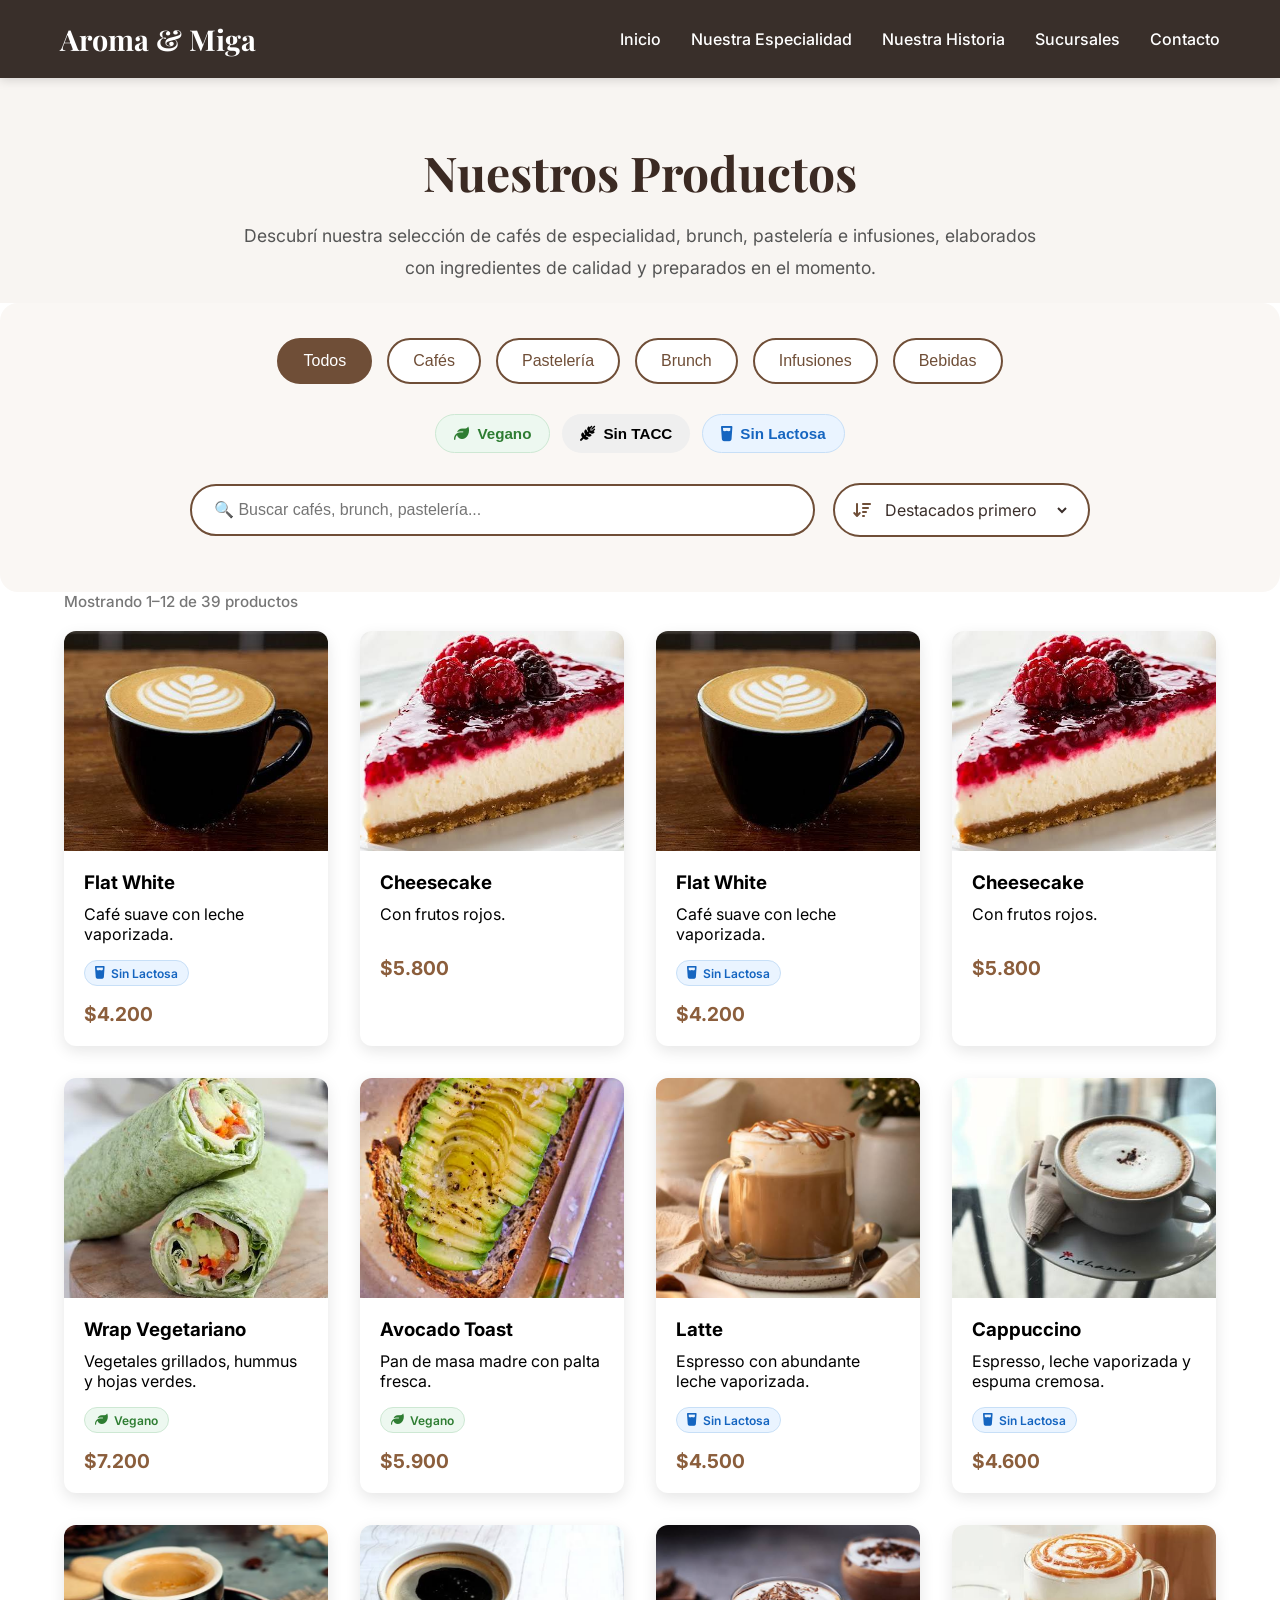
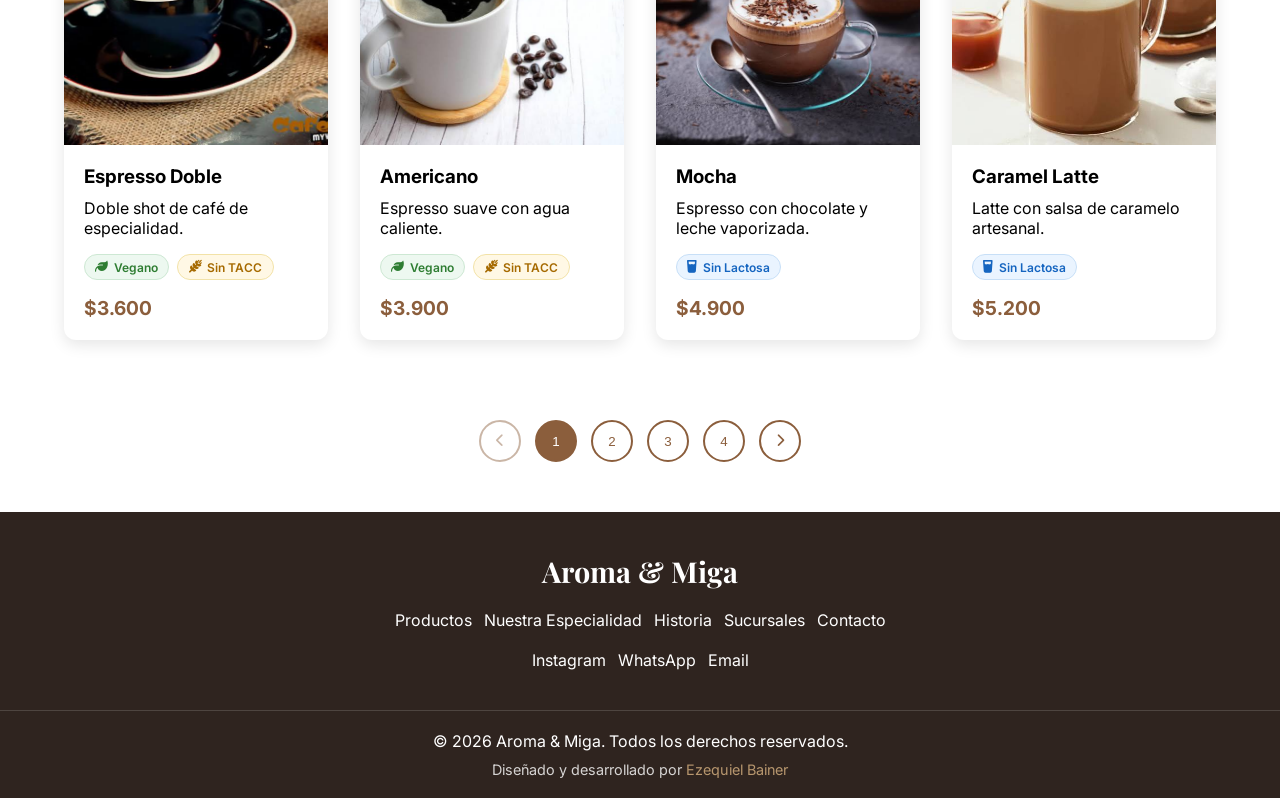
==== commit 0c500827: "Probando cambios en el modal" ====
--- a/productos.html
+++ b/productos.html
@@ -233,129 +233,93 @@
 
     <div id="modal-producto" class="modal">
 
-            <div class="modal-contenido">
-
-                <button
-                    id="modal-cerrar"
-                    class="modal-cerrar"
-                    aria-label="Cerrar"
-                >
-                    <i class="fa-solid fa-xmark"></i>
-                </button>
-
-                <img
-                    id="modal-imagen"
-                    class="modal-imagen"
-                    src=""
-                    alt=""
-                >
-
-                <div class="modal-info">
-
-                    <header class="modal-header">
-
-                        <span
-                            id="modal-categoria"
-                            class="modal-categoria"
-                        ></span>
-
-                        <h2
-                            id="modal-titulo"
-                            class="modal-titulo"
-                        ></h2>
-
-                        <div
-                            id="modal-badges"
-                            class="producto-badges"
-                        ></div>
-
-                    </header>
-
-                    <section class="modal-seccion">
-
-                        <p
-                            id="modal-descripcion"
-                            class="modal-descripcion"
-                        ></p>
-
-                    </section>
-
-                    <section class="modal-seccion">
-
-                        <h3 class="modal-subtitulo">
-
-                            <i class="fa-solid fa-seedling"></i>
-
-                            Elaborado con
-
-                        </h3>
-
-                        <ul
-                            id="modal-ingredientes"
-                            class="modal-lista"
-                        ></ul>
-
-                    </section>
-
-                    <section class="modal-seccion">
-
-                        <h3 class="modal-subtitulo">
-
-                            <i class="fa-regular fa-heart"></i>
-
-                            Nuestra recomendación
-
-                        </h3>
-
-                        <p
-                            id="modal-recomendacion"
-                            class="modal-recomendacion"
-                        ></p>
-
-                    </section>
-
-                    <footer class="modal-footer">
-
-                        <span
-                            id="modal-precio"
-                            class="modal-precio"
-                        ></span>
-
-                        <div class="modal-caracteristicas">
-
-                            <div class="modal-caracteristica">
-
-                                <i class="fa-solid fa-mug-hot"></i>
-
-                                <span>Preparado al momento</span>
-
-                            </div>
-
-                            <div class="modal-caracteristica">
-
-                                <i class="fa-solid fa-leaf"></i>
-
-                                <span>Ingredientes seleccionados</span>
-
-                            </div>
-
-                            <div class="modal-caracteristica">
-
-                                <i class="fa-solid fa-store"></i>
-
-                                <span>Disponible en nuestras sucursales</span>
-
-                            </div>
-
-                        </div>
-
-                    </footer>
-
-                </div>
-
-            </div>
-
-        </div>
+        <div class="modal-contenido">
+
+            <button
+                id="modal-cerrar"
+                class="modal-cerrar"
+                aria-label="Cerrar"
+            >
+                <i class="fa-solid fa-xmark"></i>
+            </button>
+
+            <img
+                id="modal-imagen"
+                class="modal-imagen"
+                src=""
+                alt=""
+            >
+
+            <div class="modal-info">
+
+                <header class="modal-header">
+
+                    <span
+                        id="modal-categoria"
+                        class="modal-categoria"
+                    ></span>
+
+                    <h2
+                        id="modal-titulo"
+                        class="modal-titulo"
+                    ></h2>
+
+                    <div
+                        id="modal-badges"
+                        class="producto-badges"
+                    ></div>
+
+                </header>
+
+                <section class="modal-seccion">
+
+                    <p
+                        id="modal-descripcion"
+                        class="modal-descripcion"
+                    ></p>
+
+                </section>
+
+                <section class="modal-seccion">
+
+                    <h3 class="modal-subtitulo">
+
+                        <i class="fa-solid fa-seedling"></i>
+
+                        Elaborado con
+
+                    </h3>
+
+                    <ul
+                        id="modal-ingredientes"
+                        class="modal-lista"
+                    ></ul>
+
+                </section>
+
+                <section class="modal-seccion">
+
+                    <p
+                        id="modal-recomendacion"
+                        class="modal-recomendacion"
+                    ></p>
+
+                </section>
+
+                <footer class="modal-footer">
+
+                    <span
+                        id="modal-precio"
+                        class="modal-precio"
+                    ></span>
+
+                </footer>
+
+            </div>
+
+        </div>
+
+    </div>
 
     <script src="./js/productos.js"></script>
     <script src="./js/badges.js"></script>
--- a/css/estilos.css
+++ b/css/estilos.css
@@ -351,7 +351,7 @@
     opacity: 0;
     visibility: hidden;
 
-    transition: .25s ease;
+    transition: opacity .25s ease;
 
     z-index: 2000;
 
@@ -364,18 +364,23 @@
 
 }
 
+/*============================*/
+
 .modal-contenido{
 
     position: relative;
 
-    display: flex;
-
-    width: min(1000px, 95vw);
-    height: min(650px, 90vh);
-
-    background: var(--color-blanco);
-
-    border-radius: 1rem;
+    display: grid;
+
+    grid-template-columns: minmax(330px, 330px) minmax(0, 1fr);
+
+    width: min(1000px,95vw);
+
+    max-height: 90vh;
+
+    background: white;
+
+    border-radius: 18px;
 
     overflow: hidden;
 
@@ -383,30 +388,23 @@
 
 }
 
-/*======================
-        IMAGEN
-======================*/
+/*============================*/
 
 .modal-imagen{
 
-    width: 38%;
+    width: 100%;
     height: 100%;
 
     object-fit: cover;
-    object-position: center;
-
-    flex-shrink: 0;
-
-}
-
-/*======================
-        INFO
-======================*/
+
+    display: block;
+
+}
+
+/*============================*/
 
 .modal-info{
 
-    flex: 1;
-
     display: flex;
     flex-direction: column;
 
@@ -414,11 +412,10 @@
 
     overflow-y: auto;
 
-}
-
-/*======================
-       HEADER
-======================*/
+    min-width: 0;
+}
+
+/*============================*/
 
 .modal-header{
 
@@ -430,27 +427,29 @@
 
     display: inline-block;
 
-    margin-bottom: .75rem;
+    margin-bottom: .7rem;
+
+    color: #8B5E3C;
 
     font-size: .8rem;
-    font-weight: 700;
-
-    letter-spacing: .18rem;
+
+    font-weight: 600;
+
+    letter-spacing: .15rem;
 
     text-transform: uppercase;
 
-    color: var(--color-acento);
-
 }
 
 .modal-titulo{
 
     margin-bottom: 1rem;
 
-    font-size: 2.4rem;
-    font-family: var(--fuente-titulo);
-
-    color: var(--color-texto);
+    font-family: "Playfair Display", serif;
+
+    font-size: 2.3rem;
+
+    color: #3A2E2A;
 
     line-height: 1.2;
 
@@ -459,20 +458,20 @@
 #modal-badges{
 
     display: flex;
+
     flex-wrap: wrap;
+
     gap: .5rem;
 
 }
 
-/*======================
-      SECCIONES
-======================*/
+/*============================*/
 
 .modal-seccion{
 
-    padding: 1.75rem 0;
-
-    border-top: 1px solid #e7e1d8;
+    padding: 1.4rem 0;
+
+    border-top: 1px solid #ece6df;
 
 }
 
@@ -484,59 +483,65 @@
 
 }
 
-.modal-descripcion,
+.modal-descripcion{
+
+    line-height: 1.8;
+
+    color: #666;
+
+}
+
+.modal-subtitulo{
+
+    margin-bottom: .9rem;
+
+    display: flex;
+
+    align-items: center;
+
+    gap: .6rem;
+
+    color: #3A2E2A;
+
+    font-size: 1rem;
+
+}
+
+.modal-subtitulo i{
+
+    color: #8B5E3C;
+
+}
+
+.modal-lista{
+
+    padding-left: 1.2rem;
+
+    display: flex;
+
+    flex-direction: column;
+
+    gap: .5rem;
+
+    color: #666;
+
+}
+
 .modal-recomendacion{
 
-    color: #5d5d5d;
-
-    line-height: 1.8;
-
-    font-size: .97rem;
-
-}
-
-.modal-subtitulo{
-
-    display: flex;
-    align-items: center;
-    gap: .6rem;
-
-    margin-bottom: 1rem;
-
-    font-size: 1rem;
-    font-weight: 600;
-
-    color: var(--color-texto);
-
-}
-
-.modal-subtitulo i{
-
-    color: var(--color-acento);
-
-}
-
-.modal-lista{
-
-    display: flex;
-    flex-direction: column;
-    gap: .6rem;
-
-    padding-left: 1.2rem;
+    padding-left: 1rem;
+
+    border-left: 4px solid #D9B382;
+
+    font-style: italic;
 
     color: #555;
 
-}
-
-.modal-lista li{
-
-    line-height: 1.5;
-
-}
-
-/*======================
-        FOOTER
-======================*/
+    line-height: 1.7;
+
+}
+
+/*============================*/
 
 .modal-footer{
 
@@ -544,56 +549,19 @@
 
     padding-top: 2rem;
 
-    border-top: 1px solid #e7e1d8;
-
 }
 
 .modal-precio{
 
-    display: block;
-
-    margin-bottom: 2rem;
-
-    font-size: 2.4rem;
-    font-weight: 700;
-
-    color: var(--color-acento);
-
-}
-
-.modal-caracteristicas{
-
-    display: flex;
-    flex-direction: column;
-    gap: 1rem;
-
-}
-
-.modal-caracteristica{
-
-    display: flex;
-    align-items: center;
-    gap: .8rem;
-
-    color: #666;
-
-    font-size: .95rem;
-
-}
-
-.modal-caracteristica i{
-
-    width: 18px;
-
-    text-align: center;
-
-    color: var(--color-acento);
-
-}
-
-/*======================
-      BOTÓN CERRAR
-======================*/
+    font-size:2.6rem;
+
+    color:#8B5E3C;
+
+    font-weight:700;
+
+}
+
+/*============================*/
 
 .modal-cerrar{
 
@@ -602,14 +570,11 @@
     top: 1rem;
     right: 1rem;
 
-    display: flex;
-    justify-content: center;
-    align-items: center;
-
-    width: 44px;
-    height: 44px;
+    width: 42px;
+    height: 42px;
 
     border: none;
+
     border-radius: 50%;
 
     background: rgba(255,255,255,.95);
@@ -618,9 +583,9 @@
 
     cursor: pointer;
 
-    transition: .2s ease;
-
-    z-index: 5;
+    z-index: 10;
+
+    transition: .2s;
 
 }
 
@@ -628,13 +593,9 @@
 
     transform: scale(1.08);
 
-    background: white;
-
-}
-
-/*======================
-        SCROLL
-======================*/
+}
+
+/*============================*/
 
 .modal-info::-webkit-scrollbar{
 
@@ -644,7 +605,7 @@
 
 .modal-info::-webkit-scrollbar-thumb{
 
-    background: #d4cec5;
+    background: #d6d0c8;
 
     border-radius: 999px;
 
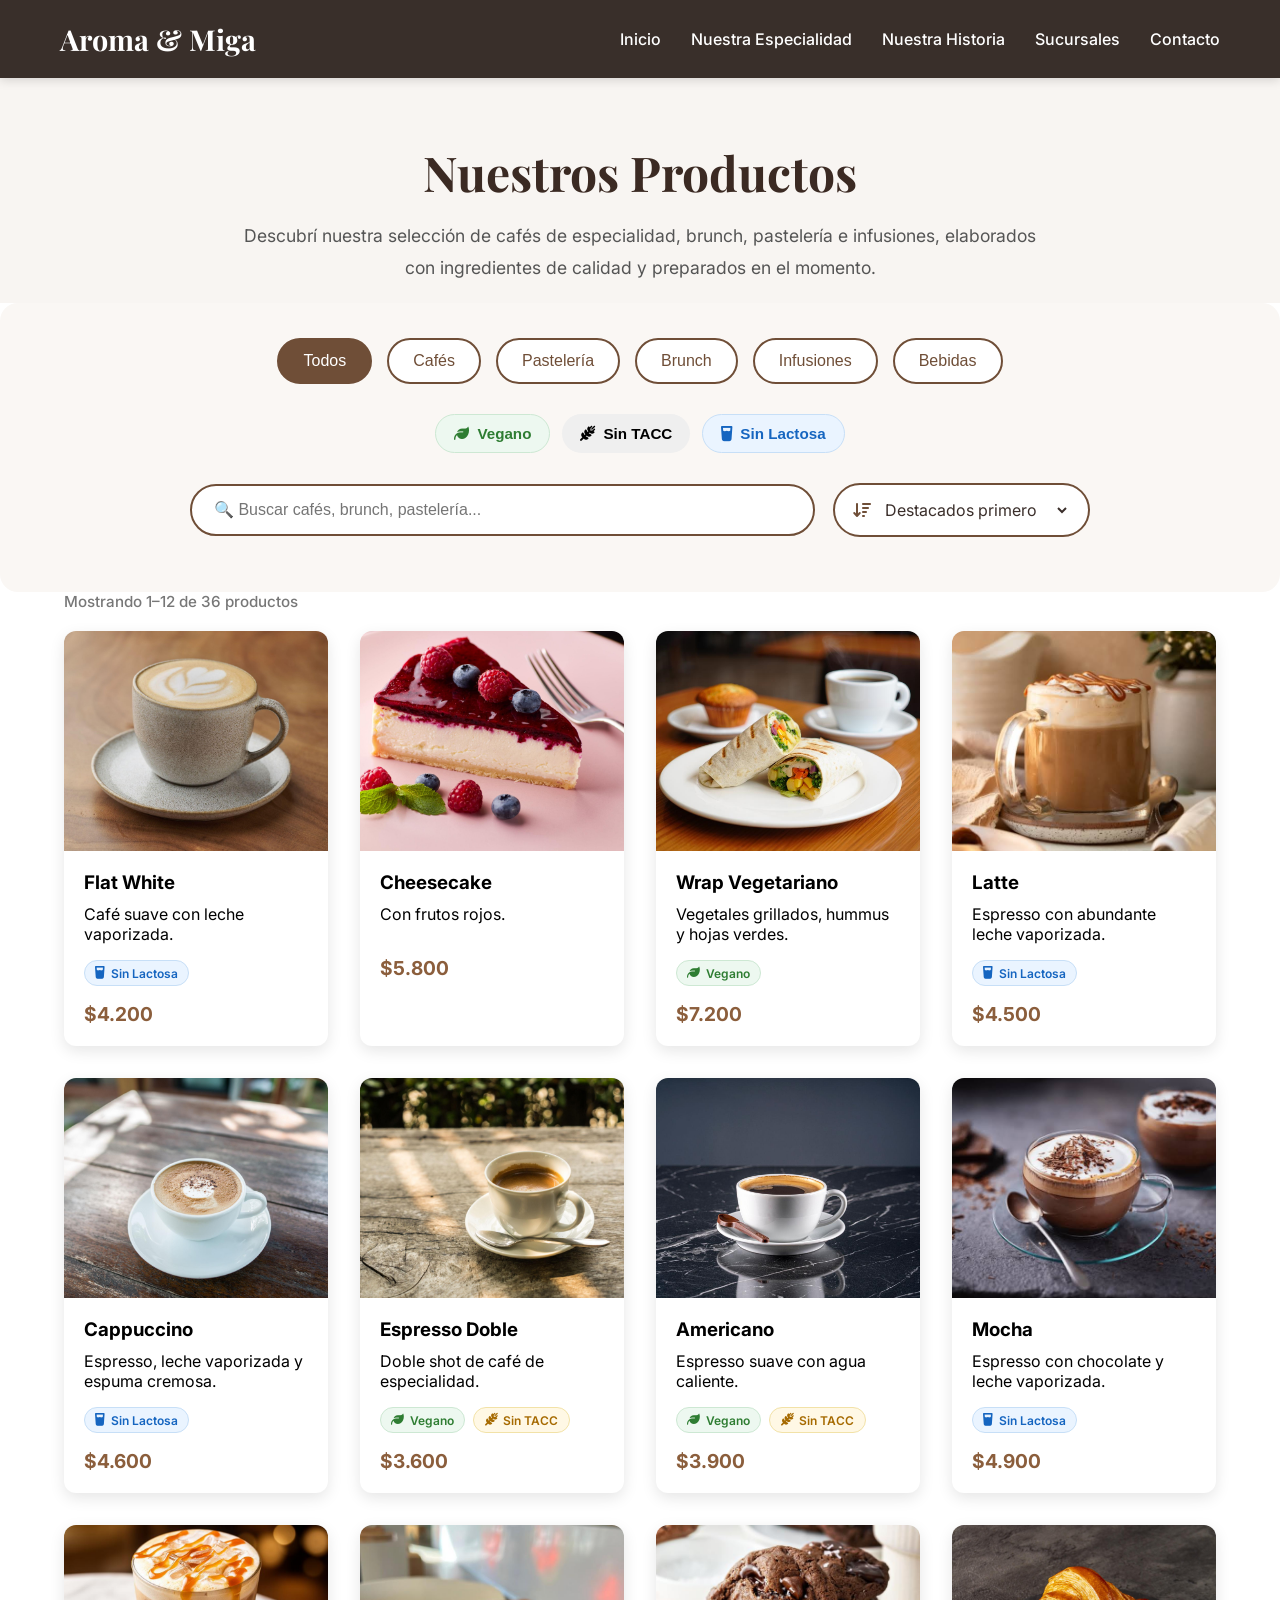
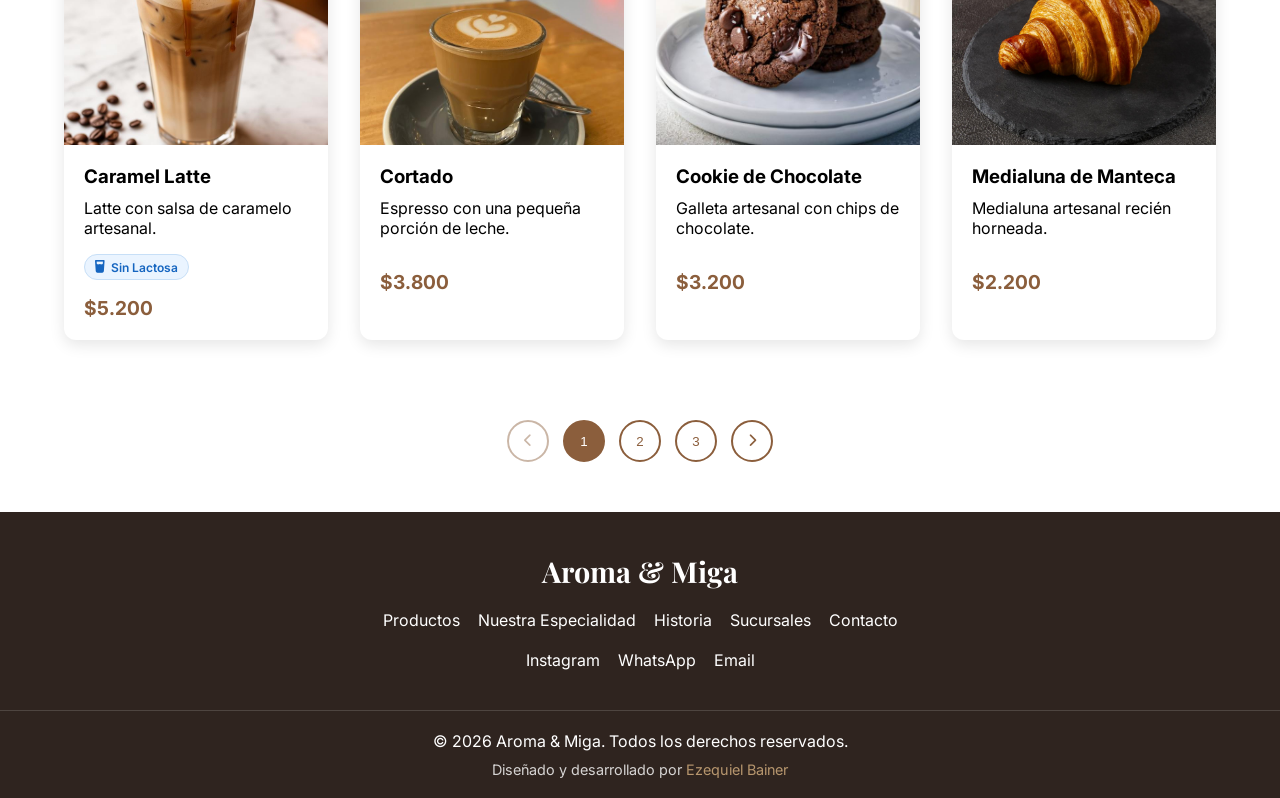
==== commit 49b3a95a: "Ultimando detalles del modal" ====
--- a/productos.html
+++ b/productos.html
@@ -252,7 +252,7 @@
 
             <div class="modal-info">
 
-                <header class="modal-header">
+                <div class="modal-header">
 
                     <span
                         id="modal-categoria"
@@ -269,7 +269,7 @@
                         class="producto-badges"
                     ></div>
 
-                </header>
+                </div>
 
                 <section class="modal-seccion">
 
@@ -306,14 +306,14 @@
 
                 </section>
 
-                <footer class="modal-footer">
+                <div class="modal-footer">
 
                     <span
                         id="modal-precio"
                         class="modal-precio"
                     ></span>
 
-                </footer>
+                </div>
 
             </div>
 
--- a/css/estilos.css
+++ b/css/estilos.css
@@ -367,38 +367,23 @@
 /*============================*/
 
 .modal-contenido{
-
     position: relative;
-
     display: grid;
-
-    grid-template-columns: minmax(330px, 330px) minmax(0, 1fr);
-
-    width: min(1000px,95vw);
-
-    max-height: 90vh;
-
+    grid-template-columns: minmax(420px, 1fr) minmax(0, 1fr); /* antes: minmax(330px,330px) */
+    width: min(1000px, 95vw);
+    height: min(650px, 90vh);
     background: white;
-
     border-radius: 18px;
-
     overflow: hidden;
-
     box-shadow: 0 25px 60px rgba(0,0,0,.25);
-
-}
-
-/*============================*/
+}
 
 .modal-imagen{
-
     width: 100%;
     height: 100%;
-
     object-fit: cover;
-
+    object-position: center;
     display: block;
-
 }
 
 /*============================*/
@@ -544,21 +529,24 @@
 /*============================*/
 
 .modal-footer{
-
     margin-top: auto;
-
-    padding-top: 2rem;
-
+    padding-top: 1.5rem;
+    border-top: 1px solid #ece6df;
 }
 
 .modal-precio{
-
-    font-size:2.6rem;
-
-    color:#8B5E3C;
-
-    font-weight:700;
-
+    font-size: 2.4rem;
+    font-weight: 700;
+    color: #8B5E3C; 
+}
+
+.modal-precio-label{
+    display: block;
+    font-size: .75rem;
+    letter-spacing: .1rem;
+    text-transform: uppercase;
+    color: #999;
+    margin-bottom: .3rem;
 }
 
 /*============================*/
@@ -681,6 +669,44 @@
 
 }
 
+/* ---------------- TABLETS ---------------- */
+
+@media (max-width: 1024px) {
+
+    /* NAV */
+
+    nav {
+        padding: 20px 30px;
+    }
+
+    nav ul {
+        gap: 20px;
+    }
+
+    /* PRODUCTOS */
+
+    .card {
+        width: 300px;
+    }
+
+    /* MODAL */
+
+    .modal-contenido{
+        grid-template-columns: minmax(260px, 280px) minmax(0, 1fr);
+        width: min(700px, 90vw);
+        height: min(520px, 85vh);
+    }
+
+    .modal-titulo{
+        font-size: 2rem;
+    }
+
+    .modal-precio{
+        font-size: 2rem;
+    }
+
+}
+
 /* ---------------- MOVILES ---------------- */
 
 @media (max-width: 768px) {
@@ -689,72 +715,69 @@
 
     nav{
 
-            padding:20px;
-
-            display:flex;
-
-            justify-content:space-between;
-
-            align-items:center;
-
-        }
-
-        .menu-toggle{
-
-            display:block;
-
-            font-size:2rem;
-
-            cursor:pointer;
-
-            z-index:1001;
-
-        }
-
-        .nav-links{
-
-            position:fixed;
-
-            top:72px;
-
-            left:0;
-
-            width:100%;
-
-            display:flex;
-
-            flex-direction:column;
-
-            align-items:center;
-
-            gap:20px;
-
-            background-color: rgba(47, 36, 31, 0.95);
-
-            backdrop-filter: blur(8px);
-
-            max-height:0;
-
-            overflow:hidden;
-
-            padding:0;
-
-            transition:max-height .35s ease,padding .35s ease;
-
-            z-index:999;
-
-        }
-
-        .nav-links.active{
-
-            max-height:500px;
-
-            padding:25px 0;
-
-        }
-
-    }
-
+        padding:20px;
+
+        display:flex;
+
+        justify-content:space-between;
+
+        align-items:center;
+
+    }
+
+    .menu-toggle{
+
+        display:block;
+
+        font-size:2rem;
+
+        cursor:pointer;
+
+        z-index:1001;
+
+    }
+
+    .nav-links{
+
+        position:fixed;
+
+        top:72px;
+
+        left:0;
+
+        width:100%;
+
+        display:flex;
+
+        flex-direction:column;
+
+        align-items:center;
+
+        gap:20px;
+
+        background-color: rgba(47, 36, 31, 0.95);
+
+        backdrop-filter: blur(8px);
+
+        max-height:0;
+
+        overflow:hidden;
+
+        padding:0;
+
+        transition:max-height .35s ease,padding .35s ease;
+
+        z-index:999;
+
+    }
+
+    .nav-links.active{
+
+        max-height:500px;
+
+        padding:25px 0;
+
+    }
 
     /* BOTONES */
 
@@ -772,12 +795,13 @@
         gap: 12px;
     }
 
-     .card {
+    .card {
         width: 100%;
         max-width: 450px;
     }
 
     /* WPP */
+
     .whatsapp-float{
 
         width:56px;
@@ -792,13 +816,69 @@
 
     }
 
-
-
-
+    /* MODAL */
+
+    .modal{
+        padding: 1rem;
+        align-items: center; 
+    }
+
+    .modal-contenido{
+        grid-template-columns: 1fr;
+        grid-template-rows: auto 1fr;
+        width: 100%;
+        max-width: 420px;
+        height: auto;
+        max-height: 80vh;
+        border-radius: 18px; /* redondeado en las 4 esquinas */
+    }
+
+    .modal-imagen{
+        width: 100%;
+        aspect-ratio: 4 / 3; /* la misma proporción de tus fotos nuevas */
+        height: auto;
+    }
+
+    .modal-info{
+        padding: 1.3rem;
+        overflow-y: auto;
+    }
+
+    .modal-header{
+        margin-bottom: 1rem;
+    }
+
+    .modal-titulo{
+        font-size: 1.4rem;
+    }
+
+    .modal-descripcion{
+        font-size: .9rem;
+        line-height: 1.6;
+    }
+
+    .modal-seccion{
+        padding: 1rem 0;
+    }
+
+    .modal-precio{
+        font-size: 1.6rem;
+    }
+
+    .modal-cerrar{
+        top: .7rem;
+        right: .7rem;
+        width: 36px;
+        height: 36px;
+    }
+
+}
 
 /* ---------------- CELULARES CHICOS ---------------- */
 
 @media (max-width: 480px) {
+
+    /* NAV */
 
     .logo h2 {
         font-size: 1.5rem;
@@ -811,6 +891,8 @@
     nav a {
         font-size: 0.85rem;
     }
+
+    /* HERO */
 
     #hero {
         padding-top: 60px;
@@ -824,6 +906,8 @@
     .hero-content p {
         font-size: 0.95rem;
     }
+
+    /* TITULOS DE SECCION */
 
     #productos h2,
     #especialidad h2,
@@ -833,6 +917,8 @@
         font-size: 2rem;
     }
 
+    /* FOOTER */
+
     .footer-links,
     .footer-social {
         flex-direction: row;
@@ -856,23 +942,68 @@
     .footer-container h3 {
         font-size: 1.5rem;
     }
-}
-
-/* ---------------- TABLETS ---------------- */
-
-@media (max-width: 1024px) {
-
-    nav {
-        padding: 20px 30px;
-    }
-
-    nav ul {
-        gap: 20px;
-    }
-
-    
-    .card {
-        width: 300px;
-    }
-
-}+
+     /* MODAL */
+
+    .modal{
+        padding: .7rem;
+    }
+
+    .modal-contenido{
+        max-width: 340px;
+        max-height: 75vh;
+    }
+
+    .modal-imagen{
+        height: 130px;
+    }
+
+    .modal-info{
+        padding: 1rem;
+    }
+
+    .modal-header{
+        margin-bottom: .7rem;
+    }
+
+    .modal-titulo{
+        font-size: 1.2rem;
+    }
+
+    .modal-categoria{
+        font-size: .7rem;
+    }
+
+    .modal-descripcion{
+        font-size: .85rem;
+    }
+
+    .modal-seccion{
+        padding: .7rem 0;
+    }
+
+    .modal-subtitulo{
+        font-size: .9rem;
+    }
+
+    .modal-recomendacion{
+        font-size: .85rem;
+    }
+
+    .modal-precio{
+        font-size: 1.4rem;
+    }
+
+    .modal-precio-label{
+        font-size: .65rem;
+    }
+
+    .modal-cerrar{
+        top: .5rem;
+        right: .5rem;
+        width: 32px;
+        height: 32px;
+    }
+
+}
+
